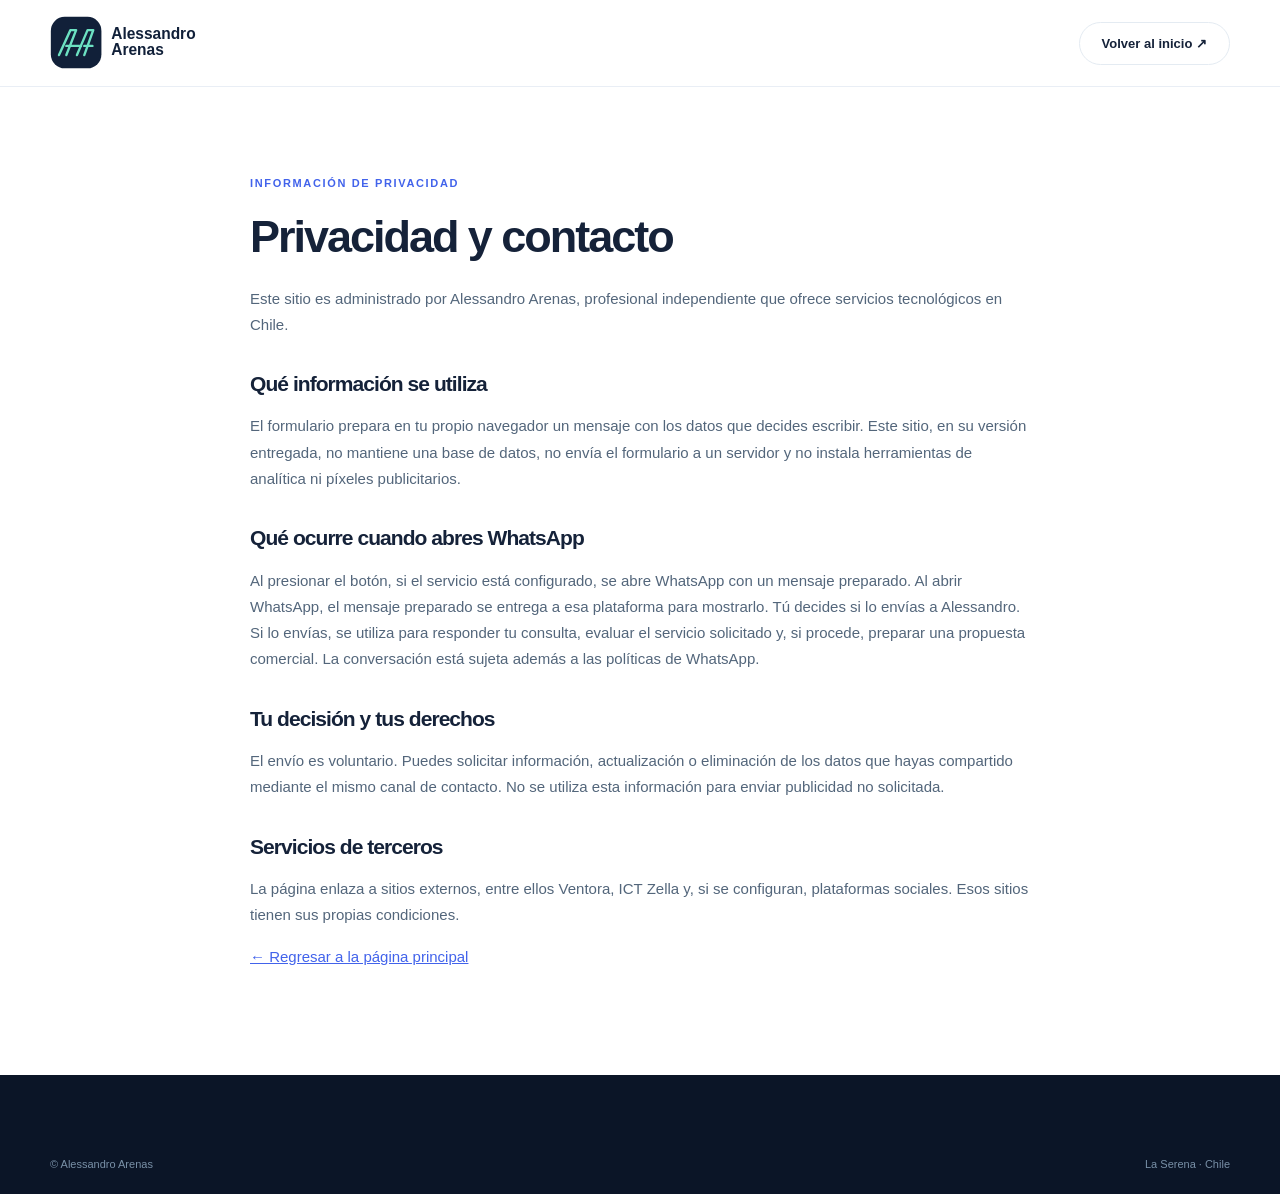
==== sitio/privacidad.html @ c66940dc "Prepare Alessandro Arenas site for Cloudflare Pages" ====
<!doctype html><html lang="es-CL"><head><meta charset="utf-8"/><meta name="viewport" content="width=device-width,initial-scale=1"/><title>Privacidad | Alessandro Arenas</title><meta name="description" content="Información sobre el tratamiento de datos en el sitio de Alessandro Arenas."/><link rel="icon" href="assets/favicon.svg" type="image/svg+xml"/><link rel="stylesheet" href="styles.css"/></head><body><header class="header"><div class="shell nav"><a class="logo-link" href="index.html"><img src="assets/logo.svg" alt="Alessandro Arenas" width="204" height="54"/></a><a class="nav-cta" style="margin-left:auto" href="index.html">Volver al inicio ↗</a></div></header><main class="shell privacy"><div class="kicker">INFORMACIÓN DE PRIVACIDAD</div><h1>Privacidad y contacto</h1><p>Este sitio es administrado por Alessandro Arenas, profesional independiente que ofrece servicios tecnológicos en Chile.</p><h2>Qué información se utiliza</h2><p>El formulario prepara en tu propio navegador un mensaje con los datos que decides escribir. Este sitio, en su versión entregada, no mantiene una base de datos, no envía el formulario a un servidor y no instala herramientas de analítica ni píxeles publicitarios.</p><h2>Qué ocurre cuando abres WhatsApp</h2><p>Al presionar el botón, si el servicio está configurado, se abre WhatsApp con un mensaje preparado. Al abrir WhatsApp, el mensaje preparado se entrega a esa plataforma para mostrarlo. Tú decides si lo envías a Alessandro. Si lo envías, se utiliza para responder tu consulta, evaluar el servicio solicitado y, si procede, preparar una propuesta comercial. La conversación está sujeta además a las políticas de WhatsApp.</p><h2>Tu decisión y tus derechos</h2><p>El envío es voluntario. Puedes solicitar información, actualización o eliminación de los datos que hayas compartido mediante el mismo canal de contacto. No se utiliza esta información para enviar publicidad no solicitada.</p><h2>Servicios de terceros</h2><p>La página enlaza a sitios externos, entre ellos Ventora, ICT Zella y, si se configuran, plataformas sociales. Esos sitios tienen sus propias condiciones.</p><p><a href="index.html">← Regresar a la página principal</a></p></main><footer class="footer"><div class="shell footer-bottom" style="margin-top:0;border-top:0"><span>© Alessandro Arenas</span><span>La Serena · Chile</span></div></footer></body></html>
---- sitio/styles.css ----
:root{--navy:#112039;--deep:#0d192e;--blue:#4263eb;--mint:#6ce1c2;--ink:#152239;--muted:#617086;--line:#e4ebf2;--white:#fff;--bg:#f6f8fb;--card:#fff;--shadow:0 20px 54px rgba(15,34,62,.08)}
*{box-sizing:border-box}html{scroll-behavior:smooth}body{font-family:Inter,ui-sans-serif,-apple-system,BlinkMacSystemFont,"Segoe UI",sans-serif;margin:0;background:white;color:var(--ink);-webkit-font-smoothing:antialiased}a{text-decoration:none;color:inherit}button,input,textarea,select{font:inherit}button{cursor:pointer}img{display:block;max-width:100%}h1,h2,h3,p{margin-top:0}h1,h2,h3{letter-spacing:-.045em}p{line-height:1.7}section{scroll-margin-top:96px}.shell{width:min(1180px,calc(100% - 64px));margin:0 auto}.skip{position:absolute;top:-100px;left:12px;background:white;color:black;z-index:10000;padding:12px}.skip:focus{top:12px}a:focus-visible,button:focus-visible,summary:focus-visible,input:focus-visible,select:focus-visible,textarea:focus-visible{outline:3px solid var(--mint);outline-offset:3px}
.header{background:white;border-bottom:1px solid #e9eef5;position:sticky;top:0;z-index:60}.nav{height:86px;display:flex;align-items:center;gap:32px}.logo-link img{width:204px;height:auto}.nav-links{display:flex;align-items:center;gap:30px;margin-left:auto}.nav-links a{font-size:13px;font-weight:600;color:#4b5c71;transition:color .2s}.nav-links a:hover{color:var(--blue)}.nav-cta{border:1px solid var(--line);border-radius:999px;padding:13px 22px;font-weight:700;font-size:13px;white-space:nowrap}.nav-cta span{margin-left:12px}.nav-toggle{display:none}
.hero{background:linear-gradient(118deg,#101f38 15%,#152d49 68%,#173c57 100%);color:white;position:relative;overflow:hidden;isolation:isolate}.hero::after{content:"";position:absolute;inset:0;background-image:linear-gradient(90deg,rgba(255,255,255,.03) 1px,transparent 1px),linear-gradient(0deg,rgba(255,255,255,.03) 1px,transparent 1px);background-size:68px 68px;mask-image:linear-gradient(90deg,transparent 5%,black 75%);z-index:-1}.hero-glow{position:absolute;width:560px;height:560px;right:-80px;top:-140px;background:radial-gradient(circle,rgba(96,212,190,.16),transparent 67%);pointer-events:none}.hero-inner{display:grid;grid-template-columns:1fr 1.02fr;gap:70px;align-items:center;min-height:660px;padding:88px 0 104px}.eyebrow,.kicker{font-weight:800;font-size:11px;letter-spacing:.15em}.eyebrow{display:flex;align-items:center;gap:10px;color:#b3d6ce}.eyebrow-dot{height:8px;width:8px;background:var(--mint);border-radius:100%;box-shadow:0 0 0 5px rgba(108,225,194,.12)}h1{font-size:clamp(47px,5.2vw,77px);line-height:1.035;margin:25px 0}.hero h1 em{font-style:normal;color:var(--mint)}.hero-copy>p{font-size:18px;line-height:1.75;max-width:530px;color:#bdcddd}.hero-buttons{display:flex;gap:12px;align-items:center;margin-top:30px;flex-wrap:wrap}.btn{display:inline-flex;align-items:center;justify-content:center;gap:21px;padding:16px 23px;min-height:52px;border-radius:9px;font-size:13px;font-weight:800;transition:transform .2s,filter .2s;border:0}.btn:hover{transform:translateY(-2px);filter:brightness(1.05)}.btn-primary{background:var(--mint);color:#132c3a}.btn-ghost{background:rgba(255,255,255,.07);border:1px solid rgba(255,255,255,.18);color:white}.hero-foot{display:flex;gap:26px;margin-top:33px;color:#bfd0dc;font-size:12px;flex-wrap:wrap}.hero-foot span{display:flex;gap:8px;align-items:center}.check{display:inline-block;width:16px;height:16px;border:1px solid #6ce1c2;border-radius:50%;position:relative}.check::after{content:'✓';font-style:normal;position:absolute;font-size:10px;top:0;left:3px;color:#6ce1c2}
.hero-art{position:relative;max-width:540px;width:100%;margin-left:auto}.art-label{background:#263953;border:1px solid rgba(206,223,239,.2);border-bottom:0;border-radius:15px 15px 0 0;padding:18px 21px;letter-spacing:.11em;color:#b6c8d9;font-weight:800;font-size:10px;display:flex;align-items:center;gap:9px}.art-label>span:last-child{margin-left:auto;color:#8296ad;letter-spacing:4px}.pulse{width:8px;height:8px;border-radius:50%;background:var(--mint)}.art-panel{background:#f9fbff;border-radius:0 0 15px 15px;padding:28px 25px;box-shadow:0 30px 70px rgba(0,0,0,.24);color:var(--ink);border:1px solid rgba(206,223,239,.2);border-top:0}.panel-top{display:flex;align-items:center;gap:12px;font-size:14px;font-weight:800;margin-bottom:28px}.panel-top-icon{height:33px;width:33px;background:#e8f8f3;border-radius:9px;display:grid;place-items:center;color:#189e79}.flow-node{display:flex;align-items:center;gap:14px;background:white;border:1px solid #e5ebf1;border-radius:13px;padding:16px 14px;box-shadow:0 5px 20px rgba(29,51,83,.04)}.node-icon{flex:0 0 40px;height:40px;border-radius:10px;display:grid;place-items:center;font-size:21px;font-weight:700}.node-icon.lilac{background:#f0eafa;color:#8963be}.node-icon.blue{background:#e9edff;color:#4263eb}.node-icon.green{background:#e1f7f0;color:#20aa80}.flow-node strong{font-size:13px;display:block}.flow-node small{font-size:11px;color:#8591a1;display:block;margin-top:5px}.node-badge{margin-left:auto;font-size:9px;color:#718198;letter-spacing:.06em;font-weight:800}.node-badge.success{color:#12966f}.flow-connector{height:28px;display:flex;justify-content:center}.flow-connector span{height:100%;border-left:2px dashed #bdcbd9}.art-bottom{display:flex;gap:8px;align-items:center;font-size:10px;color:#7b8a9e;margin-top:21px}.tiny-signal{width:7px;height:7px;background:var(--mint);border-radius:100%}.float-card{display:flex;align-items:center;gap:13px;position:absolute;right:-25px;bottom:-42px;background:#fff;color:#405064;box-shadow:0 20px 50px rgba(0,0,0,.2);border-radius:13px;padding:17px 24px;font-size:12px;line-height:1.5}.float-card>span:first-child{font-size:24px;color:#2b9b79}.float-card strong{color:var(--navy)}
.value-strip{border-bottom:1px solid var(--line);background:#fff}.value-grid{display:grid;grid-template-columns:repeat(3,1fr)}.value-grid>div{display:flex;align-items:center;gap:17px;padding:28px 19px;border-right:1px solid var(--line);font-size:13px}.value-grid>div:first-child{padding-left:0}.value-grid>div:last-child{border-right:0}.value-grid span{font-size:13px;font-weight:800;color:var(--blue)}.value-grid strong{font-size:13px;color:#405169}
.section{padding:114px 0}.kicker{color:#4263eb;margin-bottom:20px}.kicker.light{color:var(--mint)}.section h2,.contact-section h2{font-size:clamp(36px,4.2vw,56px);line-height:1.1;margin:0}.section h2 em{font-style:normal;color:var(--blue)}.section-top{display:flex;align-items:end;justify-content:space-between;gap:50px;margin-bottom:44px}.section-top>p{max-width:375px;margin-bottom:5px;color:var(--muted);font-size:15px}.services{background:#fff}.services-grid{display:grid;grid-template-columns:repeat(2,1fr);gap:18px}.service-card{border:1px solid var(--line);border-radius:15px;padding:31px;background:var(--card);transition:box-shadow .25s,transform .25s}.service-card:hover{box-shadow:var(--shadow);transform:translateY(-3px)}.service-head{display:flex;align-items:center;justify-content:space-between;margin-bottom:30px}.service-head>span:last-child{font-size:10px;font-weight:800;letter-spacing:.13em;color:#8591a3}.service-icon{display:grid;place-items:center;width:50px;height:50px;border-radius:13px;background:#eef2ff;color:#4263eb;font-size:26px}.service-card:nth-child(2) .service-icon{background:#eaf8f2;color:#159976}.service-card:nth-child(3) .service-icon{background:#fff4e7;color:#b98023}.service-card:nth-child(4) .service-icon{background:#f1edfa;color:#8961b4}.service-card h3{font-size:24px;line-height:1.23;max-width:355px;margin-bottom:15px}.service-card p{font-size:14px;color:var(--muted);margin-bottom:25px;max-width:480px}.chips{display:flex;flex-wrap:wrap;gap:7px}.chips span{background:var(--bg);border:1px solid var(--line);border-radius:30px;padding:8px 10px;font-size:11px;color:#67778b;font-weight:700}
.feature{background:var(--bg)}.feature-grid{display:grid;grid-template-columns:.85fr 1.05fr;gap:100px;align-items:center}.feature-grid>div:first-child>p{font-size:15px;color:var(--muted);margin:23px 0 0}.text-link{display:inline-flex;gap:14px;align-items:center;color:var(--blue);font-size:14px;font-weight:800;margin-top:25px}.text-link:hover{text-decoration:underline}.feature-demo{background:#fff;border:1px solid var(--line);box-shadow:0 18px 60px rgba(19,42,68,.06);border-radius:16px;padding:21px 28px}.feature-demo-head{display:flex;align-items:center;gap:9px;border-bottom:1px solid var(--line);padding-bottom:19px}.feature-demo-head strong{font-size:13px}.feature-demo-head small{margin-left:auto;font-size:8px;font-weight:800;letter-spacing:.08em;color:#91a0af}.colored-dot{width:9px;height:9px;background:var(--mint);border-radius:100%}.demo-line{display:flex;align-items:center;gap:17px;border-bottom:1px solid #ecf0f4;padding:24px 0}.demo-line:last-child{border-bottom:0}.demo-number{display:grid;place-items:center;height:36px;width:36px;background:#edf2ff;border-radius:50%;font-size:12px;font-weight:800;color:#4967db;flex:0 0 36px}.demo-line b{font-size:13px}.demo-line p{font-size:11px;margin:5px 0 0;color:#8997a7}.demo-state{margin-left:auto;font-weight:700;color:#71819b;font-size:10px;background:#f2f5f9;border-radius:6px;padding:7px;white-space:nowrap}.demo-state.end{background:#e4f9f0;color:#1f9e76}
.case{background:#fff}.case-grid{display:grid;grid-template-columns:1fr .9fr;gap:96px;align-items:center}.case-grid>div:first-child>p{color:var(--muted);max-width:510px;font-size:15px;margin:22px 0 0}.case-grid>div:first-child>small{display:block;color:#8895a4;font-size:11px;margin-top:22px}.case-card{border-radius:20px;background:linear-gradient(150deg,#122440 5%,#174263 100%);color:#fff;min-height:420px;padding:41px;box-shadow:0 28px 65px rgba(21,45,78,.18)}.case-mark{height:72px;width:72px;background:#2a6580;border-radius:19px;font-size:39px;font-weight:900;display:grid;place-items:center;position:relative}.case-mark span{font-size:15px;color:#6ce1c2;position:absolute;right:13px;top:6px}.case-name{font-size:31px;letter-spacing:-.05em;font-weight:850;margin:20px 0 28px}.case-name span{display:block;font-size:13px;font-weight:400;letter-spacing:0;color:#b6cedc;margin-top:5px}.case-list{display:grid;grid-template-columns:1fr 1fr;gap:13px}.case-list div{font-size:12px;display:flex;gap:8px;align-items:center;color:#dbe9f2}.case-list span{color:var(--mint)}.case-caption{margin-top:36px;border-top:1px solid rgba(255,255,255,.16);padding-top:18px;font-size:10px;color:#8fb4c8}
.process{background:var(--bg)}.process-grid{display:grid;grid-template-columns:repeat(3,1fr);gap:20px}.process-grid>div{padding:27px 29px;background:white;border:1px solid var(--line);border-radius:12px}.process-grid>div>span{color:#4263eb;font-size:13px;font-weight:800}.process-grid h3{font-size:21px;margin:31px 0 10px}.process-grid p{font-size:13px;color:var(--muted);margin:0}
.faqs{background:#fff}.faq-grid{display:grid;grid-template-columns:.8fr 1.2fr;gap:100px}.faq-grid>div:first-child>p{color:var(--muted);font-size:15px;margin-top:22px}.faq-list{border-top:1px solid var(--line)}.faq-list details{border-bottom:1px solid var(--line);padding:24px 2px}.faq-list summary{font-weight:750;list-style:none;display:flex;justify-content:space-between;align-items:center;gap:24px;font-size:15px;cursor:pointer}.faq-list summary::-webkit-details-marker{display:none}.faq-list summary:after{content:'+';font-size:23px;font-weight:400;color:var(--blue)}.faq-list details[open] summary:after{content:'−'}.faq-list p{color:var(--muted);font-size:14px;margin:14px 32px 0 0}
.contact-section{background:#101f38;color:#fff;padding:112px 0;position:relative;overflow:hidden}.contact-section:before{content:'';position:absolute;width:500px;height:500px;left:-200px;top:-230px;background:radial-gradient(circle,#4263eb44,transparent 65%);pointer-events:none}.contact-grid{display:grid;grid-template-columns:1fr 1fr;gap:95px;align-items:start;position:relative}.contact-section h2{margin-bottom:25px}.contact-section h2 em{font-style:normal;color:var(--mint)}.contact-section p{color:#bbccdc;font-size:15px}.contact-note{border-top:1px solid #324458;margin-top:39px;padding-top:23px;display:flex;align-items:start;gap:14px;color:#c3d1dd;font-size:12px;line-height:1.65;max-width:440px}.contact-note>span:first-child{color:var(--mint);font-size:18px}.contact-form-wrap{background:white;color:var(--ink);border-radius:17px;padding:34px;box-shadow:0 30px 60px rgba(0,0,0,.17)}.contact-form-wrap label{display:block;font-size:12px;font-weight:800;margin:0 0 9px}.contact-form-wrap label>span:not(.consent span){color:var(--blue)}.contact-form-wrap input:not([type=checkbox]),.contact-form-wrap textarea,.contact-form-wrap select{border:1px solid #dfe7ef;border-radius:8px;background:#fbfcfe;color:var(--ink);padding:13px 14px;font-size:13px;display:block;width:100%;margin-bottom:18px;outline-color:var(--blue);min-height:45px}.contact-form-wrap textarea{resize:vertical}.contact-form-wrap .consent{display:flex;gap:11px;align-items:start;font-size:11px;font-weight:500;line-height:1.55;color:#627286;margin:0 0 18px}.consent input{margin:3px 0 0;accent-color:var(--blue)}.consent a{text-decoration:underline}.form-submit{width:100%;background:var(--blue);color:white}.form-foot{margin-top:13px;font-size:10px!important;color:#7c8b9a!important;text-align:center;line-height:1.5}.form-message{font-size:12px!important;line-height:1.5!important;margin:8px 0 0!important;color:#b04b37!important}
.footer{background:#0b1527;color:white;padding:61px 0 24px}.footer-grid{display:grid;grid-template-columns:2fr 1fr 1fr;gap:55px}.footer-grid>div:first-child>p{color:#96a9bd;max-width:330px;font-size:12px;margin-top:18px}.footer-grid>div:not(:first-child){display:flex;flex-direction:column;align-items:flex-start;gap:13px}.footer-grid strong{font-size:12px;margin-bottom:8px}.footer-grid a{color:#a9bed0;font-size:12px}.footer-grid a:hover{color:var(--mint)}.footer-bottom{border-top:1px solid #253147;margin-top:45px;padding-top:22px;display:flex;justify-content:space-between;gap:20px;color:#7990a7;font-size:11px}
.privacy{padding:90px 0;max-width:780px}.privacy h1{font-size:45px}.privacy h2{font-size:21px;margin-top:34px}.privacy p,.privacy li{line-height:1.75;color:#53667b;font-size:15px}.privacy a{color:var(--blue);text-decoration:underline}
[hidden]{display:none!important}
@media(max-width:1080px){.nav-links{gap:18px}.hero-inner{gap:34px}.feature-grid,.case-grid,.faq-grid,.contact-grid{gap:45px}.shell{width:min(1180px,calc(100% - 44px))}.float-card{right:0}.art-panel{padding:20px 17px}.flow-node{padding:13px 10px}.node-badge{display:none}}
@media(max-width:760px){.shell{width:min(1180px,calc(100% - 36px))}.nav{height:72px}.logo-link img{width:175px}.nav-toggle{display:grid;gap:4px;border:0;background:transparent;padding:11px;margin-left:auto}.nav-toggle span{width:23px;height:2px;background:#112039;display:block}.nav-cta{padding:10px 13px}.nav-cta span{display:none}.nav-links{display:none;position:absolute;top:72px;left:0;right:0;background:white;box-shadow:0 18px 25px #00000012;padding:20px 24px;flex-direction:column;align-items:flex-start;gap:20px}.nav-links.open{display:flex}.hero-inner{display:flex;flex-direction:column;align-items:stretch;gap:45px;min-height:0;padding:65px 0 95px}.hero h1{font-size:clamp(43px,11vw,66px)}.hero-copy>p{font-size:16px}.hero-art{max-width:550px;margin:0 auto}.float-card{right:0;bottom:-54px}.value-grid{grid-template-columns:1fr}.value-grid>div{border-right:none;border-bottom:1px solid var(--line);padding:19px 0!important}.value-grid>div:last-child{border-bottom:none}.section{padding:78px 0}.section-top{display:block;margin-bottom:28px}.section-top>p{max-width:540px;margin-top:22px}.services-grid{grid-template-columns:1fr}.feature-grid,.case-grid,.faq-grid,.contact-grid{grid-template-columns:1fr;gap:38px}.process-grid{grid-template-columns:1fr}.contact-section{padding:76px 0}.case-card{min-height:0}.footer-grid{grid-template-columns:1.5fr 1fr;gap:30px}.footer-grid>div:first-child{grid-column:1/-1}.footer-bottom{flex-direction:column}.faq-list{max-width:100%}}
@media(max-width:420px){.nav-cta{display:none}.nav-toggle{margin-left:auto}.hero-buttons{flex-direction:column;align-items:stretch}.hero-buttons .btn{width:100%}.hero-foot{gap:15px}.art-label{font-size:8px}.flow-node small{max-width:175px}.flow-node strong{font-size:12px}.service-card{padding:24px}.case-card{padding:29px}.case-list{grid-template-columns:1fr}.contact-form-wrap{padding:24px}.footer-grid{grid-template-columns:1fr}.footer-grid>div:first-child{grid-column:auto}}
@media(prefers-reduced-motion:reduce){html{scroll-behavior:auto}.btn,.service-card{transition:none}}

/* Ajustes de accesibilidad y contacto */
.sr-only{position:absolute;width:1px;height:1px;padding:0;margin:-1px;overflow:hidden;clip:rect(0,0,0,0);white-space:nowrap;border:0}
.second-case{margin-top:32px;border-top:1px solid var(--line);padding-top:24px}.second-case h3{font-size:22px;margin:0}.second-case p{color:var(--muted);font-size:15px;margin:10px 0 0}.second-case .text-link{margin-top:14px}
.contact-form-wrap .form-availability{font-size:13px;color:#405169;margin:0 0 20px;line-height:1.5}.form-submit:disabled{opacity:.6;cursor:not-allowed;transform:none}.contact-form-wrap input:not([type=checkbox]),.contact-form-wrap textarea,.contact-form-wrap select{font-size:16px}.nav-toggle{min-width:44px;min-height:44px}.consent input{width:18px;height:18px;flex:0 0 18px}
@media(prefers-reduced-motion:reduce){.btn:hover,.service-card:hover{transform:none}}

/* Texto secundario legible en tarjetas claras */
.flow-node small,.art-bottom,.demo-line p,.service-head>span:last-child,.feature-demo-head small,.case-grid>div:first-child>small,.form-foot{color:#586a7e!important}
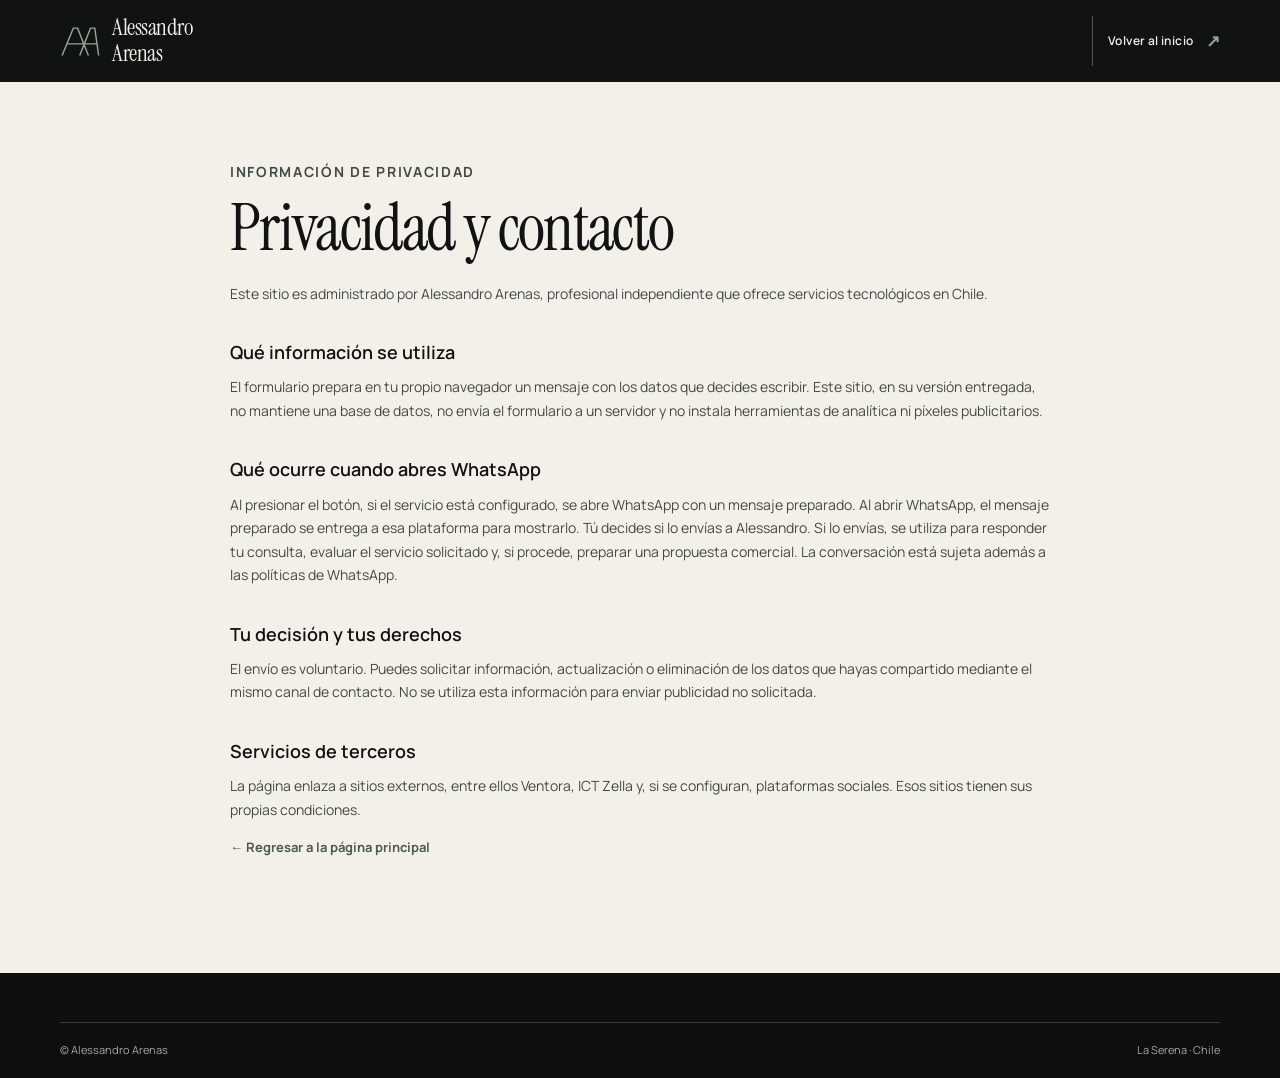
==== commit 03abf9ba: "feat: redesign Alessandro Arenas landing identity" ====
--- a/sitio/privacidad.html
+++ b/sitio/privacidad.html
@@ -1 +1,34 @@
-<!doctype html><html lang="es-CL"><head><meta charset="utf-8"/><meta name="viewport" content="width=device-width,initial-scale=1"/><title>Privacidad | Alessandro Arenas</title><meta name="description" content="Información sobre el tratamiento de datos en el sitio de Alessandro Arenas."/><link rel="icon" href="assets/favicon.svg" type="image/svg+xml"/><link rel="stylesheet" href="styles.css"/></head><body><header class="header"><div class="shell nav"><a class="logo-link" href="index.html"><img src="assets/logo.svg" alt="Alessandro Arenas" width="204" height="54"/></a><a class="nav-cta" style="margin-left:auto" href="index.html">Volver al inicio ↗</a></div></header><main class="shell privacy"><div class="kicker">INFORMACIÓN DE PRIVACIDAD</div><h1>Privacidad y contacto</h1><p>Este sitio es administrado por Alessandro Arenas, profesional independiente que ofrece servicios tecnológicos en Chile.</p><h2>Qué información se utiliza</h2><p>El formulario prepara en tu propio navegador un mensaje con los datos que decides escribir. Este sitio, en su versión entregada, no mantiene una base de datos, no envía el formulario a un servidor y no instala herramientas de analítica ni píxeles publicitarios.</p><h2>Qué ocurre cuando abres WhatsApp</h2><p>Al presionar el botón, si el servicio está configurado, se abre WhatsApp con un mensaje preparado. Al abrir WhatsApp, el mensaje preparado se entrega a esa plataforma para mostrarlo. Tú decides si lo envías a Alessandro. Si lo envías, se utiliza para responder tu consulta, evaluar el servicio solicitado y, si procede, preparar una propuesta comercial. La conversación está sujeta además a las políticas de WhatsApp.</p><h2>Tu decisión y tus derechos</h2><p>El envío es voluntario. Puedes solicitar información, actualización o eliminación de los datos que hayas compartido mediante el mismo canal de contacto. No se utiliza esta información para enviar publicidad no solicitada.</p><h2>Servicios de terceros</h2><p>La página enlaza a sitios externos, entre ellos Ventora, ICT Zella y, si se configuran, plataformas sociales. Esos sitios tienen sus propias condiciones.</p><p><a href="index.html">← Regresar a la página principal</a></p></main><footer class="footer"><div class="shell footer-bottom" style="margin-top:0;border-top:0"><span>© Alessandro Arenas</span><span>La Serena · Chile</span></div></footer></body></html>
+<!doctype html>
+<html lang="es-CL">
+<head>
+  <meta charset="utf-8" />
+  <meta name="viewport" content="width=device-width, initial-scale=1" />
+  <meta name="theme-color" content="#101311" />
+  <title>Privacidad | Alessandro Arenas</title>
+  <meta name="description" content="Información sobre el tratamiento de datos en el sitio de Alessandro Arenas." />
+  <meta name="robots" content="index,follow" />
+  <link rel="icon" href="assets/favicon.svg" type="image/svg+xml" />
+  <link rel="preload" href="assets/fonts/instrument-serif-regular-latin.woff2" as="font" type="font/woff2" crossorigin />
+  <link rel="preload" href="assets/fonts/manrope-latin.woff2" as="font" type="font/woff2" crossorigin />
+  <link rel="stylesheet" href="styles.css" />
+</head>
+<body>
+  <a class="skip" href="#contenido">Saltar al contenido</a>
+  <header class="header"><div class="shell nav"><a class="brand" href="index.html" aria-label="Alessandro Arenas, inicio"><svg class="brand-symbol" viewBox="0 0 84 68" aria-hidden="true"><path d="M5 63 28 7h9l22 56M15 40h35M42 63 64 7h9l8 56M51 40h26" /></svg><span class="brand-name">Alessandro <span>Arenas</span></span></a><a class="nav-cta" style="margin-left:auto" href="index.html">Volver al inicio <span aria-hidden="true">↗</span></a></div></header>
+  <main class="shell privacy" id="contenido">
+    <p class="kicker">INFORMACIÓN DE PRIVACIDAD</p>
+    <h1>Privacidad y contacto</h1>
+    <p>Este sitio es administrado por Alessandro Arenas, profesional independiente que ofrece servicios tecnológicos en Chile.</p>
+    <h2>Qué información se utiliza</h2>
+    <p>El formulario prepara en tu propio navegador un mensaje con los datos que decides escribir. Este sitio, en su versión entregada, no mantiene una base de datos, no envía el formulario a un servidor y no instala herramientas de analítica ni píxeles publicitarios.</p>
+    <h2>Qué ocurre cuando abres WhatsApp</h2>
+    <p>Al presionar el botón, si el servicio está configurado, se abre WhatsApp con un mensaje preparado. Al abrir WhatsApp, el mensaje preparado se entrega a esa plataforma para mostrarlo. Tú decides si lo envías a Alessandro. Si lo envías, se utiliza para responder tu consulta, evaluar el servicio solicitado y, si procede, preparar una propuesta comercial. La conversación está sujeta además a las políticas de WhatsApp.</p>
+    <h2>Tu decisión y tus derechos</h2>
+    <p>El envío es voluntario. Puedes solicitar información, actualización o eliminación de los datos que hayas compartido mediante el mismo canal de contacto. No se utiliza esta información para enviar publicidad no solicitada.</p>
+    <h2>Servicios de terceros</h2>
+    <p>La página enlaza a sitios externos, entre ellos Ventora, ICT Zella y, si se configuran, plataformas sociales. Esos sitios tienen sus propias condiciones.</p>
+    <p><a class="text-link" href="index.html">← Regresar a la página principal</a></p>
+  </main>
+  <footer class="footer"><div class="shell footer-bottom"><span>© Alessandro Arenas</span><span>La Serena · Chile</span></div></footer>
+</body>
+</html>
--- a/sitio/styles.css
+++ b/sitio/styles.css
@@ -1,28 +1,364 @@
-:root{--navy:#112039;--deep:#0d192e;--blue:#4263eb;--mint:#6ce1c2;--ink:#152239;--muted:#617086;--line:#e4ebf2;--white:#fff;--bg:#f6f8fb;--card:#fff;--shadow:0 20px 54px rgba(15,34,62,.08)}
-*{box-sizing:border-box}html{scroll-behavior:smooth}body{font-family:Inter,ui-sans-serif,-apple-system,BlinkMacSystemFont,"Segoe UI",sans-serif;margin:0;background:white;color:var(--ink);-webkit-font-smoothing:antialiased}a{text-decoration:none;color:inherit}button,input,textarea,select{font:inherit}button{cursor:pointer}img{display:block;max-width:100%}h1,h2,h3,p{margin-top:0}h1,h2,h3{letter-spacing:-.045em}p{line-height:1.7}section{scroll-margin-top:96px}.shell{width:min(1180px,calc(100% - 64px));margin:0 auto}.skip{position:absolute;top:-100px;left:12px;background:white;color:black;z-index:10000;padding:12px}.skip:focus{top:12px}a:focus-visible,button:focus-visible,summary:focus-visible,input:focus-visible,select:focus-visible,textarea:focus-visible{outline:3px solid var(--mint);outline-offset:3px}
-.header{background:white;border-bottom:1px solid #e9eef5;position:sticky;top:0;z-index:60}.nav{height:86px;display:flex;align-items:center;gap:32px}.logo-link img{width:204px;height:auto}.nav-links{display:flex;align-items:center;gap:30px;margin-left:auto}.nav-links a{font-size:13px;font-weight:600;color:#4b5c71;transition:color .2s}.nav-links a:hover{color:var(--blue)}.nav-cta{border:1px solid var(--line);border-radius:999px;padding:13px 22px;font-weight:700;font-size:13px;white-space:nowrap}.nav-cta span{margin-left:12px}.nav-toggle{display:none}
-.hero{background:linear-gradient(118deg,#101f38 15%,#152d49 68%,#173c57 100%);color:white;position:relative;overflow:hidden;isolation:isolate}.hero::after{content:"";position:absolute;inset:0;background-image:linear-gradient(90deg,rgba(255,255,255,.03) 1px,transparent 1px),linear-gradient(0deg,rgba(255,255,255,.03) 1px,transparent 1px);background-size:68px 68px;mask-image:linear-gradient(90deg,transparent 5%,black 75%);z-index:-1}.hero-glow{position:absolute;width:560px;height:560px;right:-80px;top:-140px;background:radial-gradient(circle,rgba(96,212,190,.16),transparent 67%);pointer-events:none}.hero-inner{display:grid;grid-template-columns:1fr 1.02fr;gap:70px;align-items:center;min-height:660px;padding:88px 0 104px}.eyebrow,.kicker{font-weight:800;font-size:11px;letter-spacing:.15em}.eyebrow{display:flex;align-items:center;gap:10px;color:#b3d6ce}.eyebrow-dot{height:8px;width:8px;background:var(--mint);border-radius:100%;box-shadow:0 0 0 5px rgba(108,225,194,.12)}h1{font-size:clamp(47px,5.2vw,77px);line-height:1.035;margin:25px 0}.hero h1 em{font-style:normal;color:var(--mint)}.hero-copy>p{font-size:18px;line-height:1.75;max-width:530px;color:#bdcddd}.hero-buttons{display:flex;gap:12px;align-items:center;margin-top:30px;flex-wrap:wrap}.btn{display:inline-flex;align-items:center;justify-content:center;gap:21px;padding:16px 23px;min-height:52px;border-radius:9px;font-size:13px;font-weight:800;transition:transform .2s,filter .2s;border:0}.btn:hover{transform:translateY(-2px);filter:brightness(1.05)}.btn-primary{background:var(--mint);color:#132c3a}.btn-ghost{background:rgba(255,255,255,.07);border:1px solid rgba(255,255,255,.18);color:white}.hero-foot{display:flex;gap:26px;margin-top:33px;color:#bfd0dc;font-size:12px;flex-wrap:wrap}.hero-foot span{display:flex;gap:8px;align-items:center}.check{display:inline-block;width:16px;height:16px;border:1px solid #6ce1c2;border-radius:50%;position:relative}.check::after{content:'✓';font-style:normal;position:absolute;font-size:10px;top:0;left:3px;color:#6ce1c2}
-.hero-art{position:relative;max-width:540px;width:100%;margin-left:auto}.art-label{background:#263953;border:1px solid rgba(206,223,239,.2);border-bottom:0;border-radius:15px 15px 0 0;padding:18px 21px;letter-spacing:.11em;color:#b6c8d9;font-weight:800;font-size:10px;display:flex;align-items:center;gap:9px}.art-label>span:last-child{margin-left:auto;color:#8296ad;letter-spacing:4px}.pulse{width:8px;height:8px;border-radius:50%;background:var(--mint)}.art-panel{background:#f9fbff;border-radius:0 0 15px 15px;padding:28px 25px;box-shadow:0 30px 70px rgba(0,0,0,.24);color:var(--ink);border:1px solid rgba(206,223,239,.2);border-top:0}.panel-top{display:flex;align-items:center;gap:12px;font-size:14px;font-weight:800;margin-bottom:28px}.panel-top-icon{height:33px;width:33px;background:#e8f8f3;border-radius:9px;display:grid;place-items:center;color:#189e79}.flow-node{display:flex;align-items:center;gap:14px;background:white;border:1px solid #e5ebf1;border-radius:13px;padding:16px 14px;box-shadow:0 5px 20px rgba(29,51,83,.04)}.node-icon{flex:0 0 40px;height:40px;border-radius:10px;display:grid;place-items:center;font-size:21px;font-weight:700}.node-icon.lilac{background:#f0eafa;color:#8963be}.node-icon.blue{background:#e9edff;color:#4263eb}.node-icon.green{background:#e1f7f0;color:#20aa80}.flow-node strong{font-size:13px;display:block}.flow-node small{font-size:11px;color:#8591a1;display:block;margin-top:5px}.node-badge{margin-left:auto;font-size:9px;color:#718198;letter-spacing:.06em;font-weight:800}.node-badge.success{color:#12966f}.flow-connector{height:28px;display:flex;justify-content:center}.flow-connector span{height:100%;border-left:2px dashed #bdcbd9}.art-bottom{display:flex;gap:8px;align-items:center;font-size:10px;color:#7b8a9e;margin-top:21px}.tiny-signal{width:7px;height:7px;background:var(--mint);border-radius:100%}.float-card{display:flex;align-items:center;gap:13px;position:absolute;right:-25px;bottom:-42px;background:#fff;color:#405064;box-shadow:0 20px 50px rgba(0,0,0,.2);border-radius:13px;padding:17px 24px;font-size:12px;line-height:1.5}.float-card>span:first-child{font-size:24px;color:#2b9b79}.float-card strong{color:var(--navy)}
-.value-strip{border-bottom:1px solid var(--line);background:#fff}.value-grid{display:grid;grid-template-columns:repeat(3,1fr)}.value-grid>div{display:flex;align-items:center;gap:17px;padding:28px 19px;border-right:1px solid var(--line);font-size:13px}.value-grid>div:first-child{padding-left:0}.value-grid>div:last-child{border-right:0}.value-grid span{font-size:13px;font-weight:800;color:var(--blue)}.value-grid strong{font-size:13px;color:#405169}
-.section{padding:114px 0}.kicker{color:#4263eb;margin-bottom:20px}.kicker.light{color:var(--mint)}.section h2,.contact-section h2{font-size:clamp(36px,4.2vw,56px);line-height:1.1;margin:0}.section h2 em{font-style:normal;color:var(--blue)}.section-top{display:flex;align-items:end;justify-content:space-between;gap:50px;margin-bottom:44px}.section-top>p{max-width:375px;margin-bottom:5px;color:var(--muted);font-size:15px}.services{background:#fff}.services-grid{display:grid;grid-template-columns:repeat(2,1fr);gap:18px}.service-card{border:1px solid var(--line);border-radius:15px;padding:31px;background:var(--card);transition:box-shadow .25s,transform .25s}.service-card:hover{box-shadow:var(--shadow);transform:translateY(-3px)}.service-head{display:flex;align-items:center;justify-content:space-between;margin-bottom:30px}.service-head>span:last-child{font-size:10px;font-weight:800;letter-spacing:.13em;color:#8591a3}.service-icon{display:grid;place-items:center;width:50px;height:50px;border-radius:13px;background:#eef2ff;color:#4263eb;font-size:26px}.service-card:nth-child(2) .service-icon{background:#eaf8f2;color:#159976}.service-card:nth-child(3) .service-icon{background:#fff4e7;color:#b98023}.service-card:nth-child(4) .service-icon{background:#f1edfa;color:#8961b4}.service-card h3{font-size:24px;line-height:1.23;max-width:355px;margin-bottom:15px}.service-card p{font-size:14px;color:var(--muted);margin-bottom:25px;max-width:480px}.chips{display:flex;flex-wrap:wrap;gap:7px}.chips span{background:var(--bg);border:1px solid var(--line);border-radius:30px;padding:8px 10px;font-size:11px;color:#67778b;font-weight:700}
-.feature{background:var(--bg)}.feature-grid{display:grid;grid-template-columns:.85fr 1.05fr;gap:100px;align-items:center}.feature-grid>div:first-child>p{font-size:15px;color:var(--muted);margin:23px 0 0}.text-link{display:inline-flex;gap:14px;align-items:center;color:var(--blue);font-size:14px;font-weight:800;margin-top:25px}.text-link:hover{text-decoration:underline}.feature-demo{background:#fff;border:1px solid var(--line);box-shadow:0 18px 60px rgba(19,42,68,.06);border-radius:16px;padding:21px 28px}.feature-demo-head{display:flex;align-items:center;gap:9px;border-bottom:1px solid var(--line);padding-bottom:19px}.feature-demo-head strong{font-size:13px}.feature-demo-head small{margin-left:auto;font-size:8px;font-weight:800;letter-spacing:.08em;color:#91a0af}.colored-dot{width:9px;height:9px;background:var(--mint);border-radius:100%}.demo-line{display:flex;align-items:center;gap:17px;border-bottom:1px solid #ecf0f4;padding:24px 0}.demo-line:last-child{border-bottom:0}.demo-number{display:grid;place-items:center;height:36px;width:36px;background:#edf2ff;border-radius:50%;font-size:12px;font-weight:800;color:#4967db;flex:0 0 36px}.demo-line b{font-size:13px}.demo-line p{font-size:11px;margin:5px 0 0;color:#8997a7}.demo-state{margin-left:auto;font-weight:700;color:#71819b;font-size:10px;background:#f2f5f9;border-radius:6px;padding:7px;white-space:nowrap}.demo-state.end{background:#e4f9f0;color:#1f9e76}
-.case{background:#fff}.case-grid{display:grid;grid-template-columns:1fr .9fr;gap:96px;align-items:center}.case-grid>div:first-child>p{color:var(--muted);max-width:510px;font-size:15px;margin:22px 0 0}.case-grid>div:first-child>small{display:block;color:#8895a4;font-size:11px;margin-top:22px}.case-card{border-radius:20px;background:linear-gradient(150deg,#122440 5%,#174263 100%);color:#fff;min-height:420px;padding:41px;box-shadow:0 28px 65px rgba(21,45,78,.18)}.case-mark{height:72px;width:72px;background:#2a6580;border-radius:19px;font-size:39px;font-weight:900;display:grid;place-items:center;position:relative}.case-mark span{font-size:15px;color:#6ce1c2;position:absolute;right:13px;top:6px}.case-name{font-size:31px;letter-spacing:-.05em;font-weight:850;margin:20px 0 28px}.case-name span{display:block;font-size:13px;font-weight:400;letter-spacing:0;color:#b6cedc;margin-top:5px}.case-list{display:grid;grid-template-columns:1fr 1fr;gap:13px}.case-list div{font-size:12px;display:flex;gap:8px;align-items:center;color:#dbe9f2}.case-list span{color:var(--mint)}.case-caption{margin-top:36px;border-top:1px solid rgba(255,255,255,.16);padding-top:18px;font-size:10px;color:#8fb4c8}
-.process{background:var(--bg)}.process-grid{display:grid;grid-template-columns:repeat(3,1fr);gap:20px}.process-grid>div{padding:27px 29px;background:white;border:1px solid var(--line);border-radius:12px}.process-grid>div>span{color:#4263eb;font-size:13px;font-weight:800}.process-grid h3{font-size:21px;margin:31px 0 10px}.process-grid p{font-size:13px;color:var(--muted);margin:0}
-.faqs{background:#fff}.faq-grid{display:grid;grid-template-columns:.8fr 1.2fr;gap:100px}.faq-grid>div:first-child>p{color:var(--muted);font-size:15px;margin-top:22px}.faq-list{border-top:1px solid var(--line)}.faq-list details{border-bottom:1px solid var(--line);padding:24px 2px}.faq-list summary{font-weight:750;list-style:none;display:flex;justify-content:space-between;align-items:center;gap:24px;font-size:15px;cursor:pointer}.faq-list summary::-webkit-details-marker{display:none}.faq-list summary:after{content:'+';font-size:23px;font-weight:400;color:var(--blue)}.faq-list details[open] summary:after{content:'−'}.faq-list p{color:var(--muted);font-size:14px;margin:14px 32px 0 0}
-.contact-section{background:#101f38;color:#fff;padding:112px 0;position:relative;overflow:hidden}.contact-section:before{content:'';position:absolute;width:500px;height:500px;left:-200px;top:-230px;background:radial-gradient(circle,#4263eb44,transparent 65%);pointer-events:none}.contact-grid{display:grid;grid-template-columns:1fr 1fr;gap:95px;align-items:start;position:relative}.contact-section h2{margin-bottom:25px}.contact-section h2 em{font-style:normal;color:var(--mint)}.contact-section p{color:#bbccdc;font-size:15px}.contact-note{border-top:1px solid #324458;margin-top:39px;padding-top:23px;display:flex;align-items:start;gap:14px;color:#c3d1dd;font-size:12px;line-height:1.65;max-width:440px}.contact-note>span:first-child{color:var(--mint);font-size:18px}.contact-form-wrap{background:white;color:var(--ink);border-radius:17px;padding:34px;box-shadow:0 30px 60px rgba(0,0,0,.17)}.contact-form-wrap label{display:block;font-size:12px;font-weight:800;margin:0 0 9px}.contact-form-wrap label>span:not(.consent span){color:var(--blue)}.contact-form-wrap input:not([type=checkbox]),.contact-form-wrap textarea,.contact-form-wrap select{border:1px solid #dfe7ef;border-radius:8px;background:#fbfcfe;color:var(--ink);padding:13px 14px;font-size:13px;display:block;width:100%;margin-bottom:18px;outline-color:var(--blue);min-height:45px}.contact-form-wrap textarea{resize:vertical}.contact-form-wrap .consent{display:flex;gap:11px;align-items:start;font-size:11px;font-weight:500;line-height:1.55;color:#627286;margin:0 0 18px}.consent input{margin:3px 0 0;accent-color:var(--blue)}.consent a{text-decoration:underline}.form-submit{width:100%;background:var(--blue);color:white}.form-foot{margin-top:13px;font-size:10px!important;color:#7c8b9a!important;text-align:center;line-height:1.5}.form-message{font-size:12px!important;line-height:1.5!important;margin:8px 0 0!important;color:#b04b37!important}
-.footer{background:#0b1527;color:white;padding:61px 0 24px}.footer-grid{display:grid;grid-template-columns:2fr 1fr 1fr;gap:55px}.footer-grid>div:first-child>p{color:#96a9bd;max-width:330px;font-size:12px;margin-top:18px}.footer-grid>div:not(:first-child){display:flex;flex-direction:column;align-items:flex-start;gap:13px}.footer-grid strong{font-size:12px;margin-bottom:8px}.footer-grid a{color:#a9bed0;font-size:12px}.footer-grid a:hover{color:var(--mint)}.footer-bottom{border-top:1px solid #253147;margin-top:45px;padding-top:22px;display:flex;justify-content:space-between;gap:20px;color:#7990a7;font-size:11px}
-.privacy{padding:90px 0;max-width:780px}.privacy h1{font-size:45px}.privacy h2{font-size:21px;margin-top:34px}.privacy p,.privacy li{line-height:1.75;color:#53667b;font-size:15px}.privacy a{color:var(--blue);text-decoration:underline}
-[hidden]{display:none!important}
-@media(max-width:1080px){.nav-links{gap:18px}.hero-inner{gap:34px}.feature-grid,.case-grid,.faq-grid,.contact-grid{gap:45px}.shell{width:min(1180px,calc(100% - 44px))}.float-card{right:0}.art-panel{padding:20px 17px}.flow-node{padding:13px 10px}.node-badge{display:none}}
-@media(max-width:760px){.shell{width:min(1180px,calc(100% - 36px))}.nav{height:72px}.logo-link img{width:175px}.nav-toggle{display:grid;gap:4px;border:0;background:transparent;padding:11px;margin-left:auto}.nav-toggle span{width:23px;height:2px;background:#112039;display:block}.nav-cta{padding:10px 13px}.nav-cta span{display:none}.nav-links{display:none;position:absolute;top:72px;left:0;right:0;background:white;box-shadow:0 18px 25px #00000012;padding:20px 24px;flex-direction:column;align-items:flex-start;gap:20px}.nav-links.open{display:flex}.hero-inner{display:flex;flex-direction:column;align-items:stretch;gap:45px;min-height:0;padding:65px 0 95px}.hero h1{font-size:clamp(43px,11vw,66px)}.hero-copy>p{font-size:16px}.hero-art{max-width:550px;margin:0 auto}.float-card{right:0;bottom:-54px}.value-grid{grid-template-columns:1fr}.value-grid>div{border-right:none;border-bottom:1px solid var(--line);padding:19px 0!important}.value-grid>div:last-child{border-bottom:none}.section{padding:78px 0}.section-top{display:block;margin-bottom:28px}.section-top>p{max-width:540px;margin-top:22px}.services-grid{grid-template-columns:1fr}.feature-grid,.case-grid,.faq-grid,.contact-grid{grid-template-columns:1fr;gap:38px}.process-grid{grid-template-columns:1fr}.contact-section{padding:76px 0}.case-card{min-height:0}.footer-grid{grid-template-columns:1.5fr 1fr;gap:30px}.footer-grid>div:first-child{grid-column:1/-1}.footer-bottom{flex-direction:column}.faq-list{max-width:100%}}
-@media(max-width:420px){.nav-cta{display:none}.nav-toggle{margin-left:auto}.hero-buttons{flex-direction:column;align-items:stretch}.hero-buttons .btn{width:100%}.hero-foot{gap:15px}.art-label{font-size:8px}.flow-node small{max-width:175px}.flow-node strong{font-size:12px}.service-card{padding:24px}.case-card{padding:29px}.case-list{grid-template-columns:1fr}.contact-form-wrap{padding:24px}.footer-grid{grid-template-columns:1fr}.footer-grid>div:first-child{grid-column:auto}}
-@media(prefers-reduced-motion:reduce){html{scroll-behavior:auto}.btn,.service-card{transition:none}}
-
-/* Ajustes de accesibilidad y contacto */
-.sr-only{position:absolute;width:1px;height:1px;padding:0;margin:-1px;overflow:hidden;clip:rect(0,0,0,0);white-space:nowrap;border:0}
-.second-case{margin-top:32px;border-top:1px solid var(--line);padding-top:24px}.second-case h3{font-size:22px;margin:0}.second-case p{color:var(--muted);font-size:15px;margin:10px 0 0}.second-case .text-link{margin-top:14px}
-.contact-form-wrap .form-availability{font-size:13px;color:#405169;margin:0 0 20px;line-height:1.5}.form-submit:disabled{opacity:.6;cursor:not-allowed;transform:none}.contact-form-wrap input:not([type=checkbox]),.contact-form-wrap textarea,.contact-form-wrap select{font-size:16px}.nav-toggle{min-width:44px;min-height:44px}.consent input{width:18px;height:18px;flex:0 0 18px}
-@media(prefers-reduced-motion:reduce){.btn:hover,.service-card:hover{transform:none}}
-
-/* Texto secundario legible en tarjetas claras */
-.flow-node small,.art-bottom,.demo-line p,.service-head>span:last-child,.feature-demo-head small,.case-grid>div:first-child>small,.form-foot{color:#586a7e!important}
+@font-face {
+  font-family: "Instrument Serif";
+  font-style: normal;
+  font-weight: 400;
+  font-display: swap;
+  src: url("assets/fonts/instrument-serif-regular-latin.woff2") format("woff2");
+  unicode-range: U+0000-00FF, U+0131, U+0152-0153, U+02BB-02BC, U+02C6, U+02DA, U+02DC, U+0304, U+0308, U+0329, U+2000-206F, U+20AC, U+2122, U+2191, U+2193, U+2212, U+2215, U+FEFF, U+FFFD;
+}
+@font-face {
+  font-family: "Instrument Serif";
+  font-style: normal;
+  font-weight: 400;
+  font-display: swap;
+  src: url("assets/fonts/instrument-serif-regular-latin-ext.woff2") format("woff2");
+  unicode-range: U+0100-02BA, U+02BD-02C5, U+02C7-02CC, U+02CE-02D7, U+02DD-02FF, U+0304, U+0308, U+0329, U+1D00-1DBF, U+1E00-1E9F, U+1EF2-1EFF, U+2020, U+20A0-20AB, U+20AD-20C4, U+2113, U+2C60-2C7F, U+A720-A7FF;
+}
+@font-face {
+  font-family: "Instrument Serif";
+  font-style: italic;
+  font-weight: 400;
+  font-display: swap;
+  src: url("assets/fonts/instrument-serif-italic-latin.woff2") format("woff2");
+  unicode-range: U+0000-00FF, U+0131, U+0152-0153, U+02BB-02BC, U+02C6, U+02DA, U+02DC, U+0304, U+0308, U+0329, U+2000-206F, U+20AC, U+2122, U+2191, U+2193, U+2212, U+2215, U+FEFF, U+FFFD;
+}
+@font-face {
+  font-family: "Instrument Serif";
+  font-style: italic;
+  font-weight: 400;
+  font-display: swap;
+  src: url("assets/fonts/instrument-serif-italic-latin-ext.woff2") format("woff2");
+  unicode-range: U+0100-02BA, U+02BD-02C5, U+02C7-02CC, U+02CE-02D7, U+02DD-02FF, U+0304, U+0308, U+0329, U+1D00-1DBF, U+1E00-1E9F, U+1EF2-1EFF, U+2020, U+20A0-20AB, U+20AD-20C4, U+2113, U+2C60-2C7F, U+A720-A7FF;
+}
+@font-face {
+  font-family: "Manrope";
+  font-style: normal;
+  font-weight: 400 700;
+  font-display: swap;
+  src: url("assets/fonts/manrope-latin.woff2") format("woff2");
+  unicode-range: U+0000-00FF, U+0131, U+0152-0153, U+02BB-02BC, U+02C6, U+02DA, U+02DC, U+0304, U+0308, U+0329, U+2000-206F, U+20AC, U+2122, U+2191, U+2193, U+2212, U+2215, U+FEFF, U+FFFD;
+}
+@font-face {
+  font-family: "Manrope";
+  font-style: normal;
+  font-weight: 400 700;
+  font-display: swap;
+  src: url("assets/fonts/manrope-latin-ext.woff2") format("woff2");
+  unicode-range: U+0100-02BA, U+02BD-02C5, U+02C7-02CC, U+02CE-02D7, U+02DD-02FF, U+0304, U+0308, U+0329, U+1D00-1DBF, U+1E00-1E9F, U+1EF2-1EFF, U+2020, U+20A0-20AB, U+20AD-20C4, U+2113, U+2C60-2C7F, U+A720-A7FF;
+}
+
+:root {
+  color-scheme: light;
+  --ink: #101311;
+  --paper: #f3f0e9;
+  --sage: #92a796;
+  --forest: #4a5b51;
+  --warm-gray: #a6a9a3;
+  --line: #d5d3cc;
+  --serif: "Instrument Serif", Georgia, serif;
+  --sans: "Manrope", Arial, sans-serif;
+  --shell: 1160px;
+}
+
+* { box-sizing: border-box; }
+html { scroll-behavior: smooth; scroll-padding-top: 88px; }
+body { margin: 0; background: var(--paper); color: var(--ink); font: 400 16px/1.68 var(--sans); -webkit-font-smoothing: antialiased; }
+body, button, input, select, textarea { font-family: var(--sans); }
+::selection { color: var(--ink); background: var(--sage); }
+a { color: inherit; text-underline-offset: .2em; }
+a:hover { text-decoration-thickness: 2px; }
+button, input, select, textarea { font: inherit; }
+button, a { -webkit-tap-highlight-color: transparent; }
+:focus-visible { outline: 3px solid #7c997f; outline-offset: 4px; }
+.shell { width: min(calc(100% - 64px), var(--shell)); margin-inline: auto; }
+.skip { position: fixed; z-index: 20; top: 10px; left: 10px; transform: translateY(-160%); padding: 10px 14px; background: var(--paper); color: var(--ink); border: 1px solid var(--forest); }
+.skip:focus { transform: translateY(0); }
+.sr-only { position: absolute; width: 1px; height: 1px; padding: 0; margin: -1px; overflow: hidden; clip: rect(0,0,0,0); white-space: nowrap; border: 0; }
+
+.header { position: relative; z-index: 10; background: var(--ink); color: var(--paper); }
+.nav { min-height: 82px; display: flex; align-items: center; justify-content: space-between; gap: 30px; }
+.brand { display: inline-flex; align-items: center; gap: 12px; color: var(--paper); text-decoration: none; flex: 0 0 auto; }
+.brand-symbol { width: 40px; height: 34px; overflow: visible; fill: none; stroke: var(--sage); stroke-width: 3; stroke-linecap: square; stroke-linejoin: miter; }
+.brand-name { font: 400 23px/.95 var(--serif); letter-spacing: -.02em; }
+.brand-name span { display: block; margin-top: 4px; }
+.nav-links { display: flex; align-items: center; gap: clamp(17px, 2.6vw, 38px); }
+.nav-links a, .nav-cta { color: var(--paper); text-decoration: none; font-size: 12px; font-weight: 600; letter-spacing: .035em; }
+.nav-links a { color: #d4d7d1; }
+.nav-links a:hover { color: var(--sage); }
+.nav-cta { display: inline-flex; align-items: center; gap: 12px; padding: 11px 0 11px 15px; border-left: 1px solid #525852; }
+.nav-cta span { font-size: 17px; color: var(--sage); }
+.nav-toggle { display: none; border: 0; padding: 12px; background: transparent; color: var(--paper); cursor: pointer; }
+.nav-toggle span { display: block; width: 22px; height: 1px; margin: 5px 0; background: currentColor; transition: transform .2s ease; }
+.nav-toggle[aria-expanded="true"] span:first-child { transform: translateY(3px) rotate(45deg); }
+.nav-toggle[aria-expanded="true"] span:last-child { transform: translateY(-3px) rotate(-45deg); }
+
+.hero { position: relative; overflow: hidden; background: var(--ink); color: var(--paper); padding: 74px 0 28px; }
+.hero-inner { min-height: 484px; display: grid; grid-template-columns: minmax(0, 1.05fr) minmax(320px, .95fr); align-items: center; gap: 48px; }
+.hero-copy { position: relative; z-index: 1; padding: 0 0 20px; }
+.hero-location, .kicker { margin: 0 0 22px; color: var(--forest); font-size: 11px; line-height: 1.4; font-weight: 700; letter-spacing: .12em; text-transform: uppercase; }
+.hero-location { color: var(--sage); margin-bottom: 26px; }
+h1, h2, h3, p { margin-top: 0; }
+h1, h2, .note-quote { font-family: var(--serif); font-weight: 400; letter-spacing: -.025em; }
+h1 { max-width: 720px; margin-bottom: 22px; font-size: clamp(54px, 6.2vw, 83px); line-height: .97; }
+h1 em, h2 em, .hero-note em, .case-secondary h3 em { color: var(--sage); font-weight: 400; }
+.hero-intro { max-width: 555px; margin: 0 0 30px; color: #c8cbc5; font-size: 16px; line-height: 1.75; }
+.hero-buttons { display: flex; flex-wrap: wrap; align-items: center; gap: 25px; }
+.btn { min-height: 50px; display: inline-flex; align-items: center; justify-content: center; gap: 17px; padding: 13px 20px; border: 1px solid transparent; border-radius: 2px; text-decoration: none; font-size: 12px; font-weight: 700; letter-spacing: .015em; cursor: pointer; transition: background-color .2s ease, color .2s ease, border-color .2s ease; }
+.btn-primary { color: var(--ink); background: var(--sage); }
+.btn-primary:hover { color: var(--paper); background: var(--forest); }
+.btn-primary span { font-size: 17px; }
+.text-link { display: inline-flex; align-items: center; gap: 12px; color: var(--forest); font-size: 13px; font-weight: 700; text-decoration-color: transparent; transition: color .2s ease, text-decoration-color .2s ease; }
+.text-link:hover { text-decoration-color: currentColor; }
+.text-link span[aria-hidden="true"] { color: var(--sage); font-size: 17px; }
+.hero-secondary { color: var(--paper); }
+.hero-secondary span { color: var(--sage); }
+.hero-foot { display: flex; flex-wrap: wrap; gap: 22px; margin-top: 42px; color: var(--warm-gray); font-size: 11px; letter-spacing: .04em; }
+.hero-foot span + span::before { content: ""; display: inline-block; width: 22px; height: 1px; margin: 0 12px 3px 0; background: #68726b; }
+.hero-art { align-self: stretch; min-height: 440px; display: flex; flex-direction: column; align-items: center; justify-content: center; position: relative; padding: 20px 4% 42px; border-left: 1px solid #343b36; }
+.hero-monogram { width: min(100%, 410px); height: auto; overflow: visible; fill: none; stroke: var(--sage); stroke-width: 5; stroke-linecap: square; stroke-linejoin: miter; }
+.hero-note { align-self: flex-end; margin: 34px 4% 0 0; color: #dbddd7; font: 400 20px/1.15 var(--serif); text-align: right; }
+.hero-note em { color: var(--sage); }
+.hero-bottom { min-height: 45px; display: flex; align-items: center; gap: 19px; border-top: 1px solid #343b36; color: var(--warm-gray); font-size: 11px; letter-spacing: .06em; text-transform: uppercase; }
+.hero-bottom i { width: 3px; height: 3px; flex: 0 0 auto; border-radius: 50%; background: var(--sage); }
+
+.value-strip { background: var(--sage); color: var(--ink); }
+.value-grid { min-height: 91px; display: grid; grid-template-columns: repeat(3, 1fr); align-items: center; }
+.value-grid div { display: flex; align-items: center; gap: 14px; }
+.value-grid div + div { padding-left: 28px; border-left: 1px solid rgba(16,19,17,.24); }
+.value-grid span { color: var(--ink); font-size: 11px; font-weight: 700; letter-spacing: .08em; }
+.value-grid strong { font-size: 12px; font-weight: 600; }
+
+.section { padding: 112px 0; }
+.section-top { display: flex; align-items: end; justify-content: space-between; gap: 45px; margin-bottom: 47px; }
+.section-top h2, .approach h2, .portfolio h2, .contact-section h2, .faq-heading h2 { margin: 0; font-size: clamp(42px, 5.2vw, 66px); line-height: 1.02; }
+.section-top h2 em, .process h2 em, .faq-heading h2 em { color: var(--forest); }
+.section-top > p { max-width: 340px; margin: 0 0 5px; color: #515a54; font-size: 14px; }
+.services { background: var(--paper); }
+.services-list { border-top: 1px solid var(--line); }
+.service-row { display: grid; grid-template-columns: 54px minmax(0, 1.35fr) minmax(190px, .65fr); align-items: center; gap: 25px; padding: 27px 4px; border-bottom: 1px solid var(--line); }
+.service-index { align-self: start; padding-top: 7px; color: var(--forest); font-size: 11px; font-weight: 700; letter-spacing: .08em; }
+.service-row h3, .process-list h3 { margin: 0 0 5px; font-size: 17px; line-height: 1.45; font-weight: 600; }
+.service-row p { max-width: 570px; margin: 0; color: #545d57; font-size: 13px; line-height: 1.65; }
+.service-detail { justify-self: end; max-width: 225px; color: var(--forest); font-size: 11px; line-height: 1.65; font-weight: 600; text-align: right; }
+
+.approach { background: var(--forest); color: var(--paper); }
+.approach-grid { display: grid; grid-template-columns: 1.05fr .95fr; gap: 10%; align-items: center; }
+.approach .kicker { color: var(--paper); }
+.portfolio .kicker, .contact-section .kicker { color: var(--sage); }
+.approach h2 { max-width: 620px; margin-bottom: 27px; }
+.approach h2 em { color: var(--paper); }
+.approach-copy > p:not(.kicker) { max-width: 570px; margin-bottom: 16px; color: #e0e3dc; font-size: 14px; }
+.approach-copy .text-link { margin-top: 13px; color: var(--paper); }
+.approach-note { max-width: 440px; justify-self: end; padding: 35px 0 12px 35px; border-left: 1px solid rgba(243,240,233,.35); }
+.note-rule { display: block; width: 48px; height: 2px; margin-bottom: 30px; background: var(--sage); }
+.note-quote { max-width: 350px; margin-bottom: 36px; font-size: clamp(30px, 3.8vw, 44px); line-height: 1.08; }
+.note-steps { display: flex; align-items: center; gap: 13px; color: var(--paper); font-size: 11px; font-weight: 600; }
+.note-steps i { color: var(--sage); font-style: normal; }
+.approach-note small { display: block; margin-top: 13px; color: #d3d9d1; font-size: 11px; }
+
+.portfolio { background: var(--ink); color: var(--paper); }
+.portfolio-heading { display: flex; align-items: end; justify-content: space-between; gap: 40px; margin-bottom: 55px; }
+.portfolio-heading h2 { margin: 0; }
+.portfolio-heading > p { max-width: 300px; margin: 0 0 6px; color: #c4c8c2; font-size: 13px; }
+.case-primary { padding: 25px 0 21px; border-top: 1px solid #59615b; border-bottom: 1px solid #59615b; }
+.case-primary-top, .case-primary-bottom { display: flex; justify-content: space-between; gap: 20px; color: var(--warm-gray); font-size: 11px; font-weight: 700; letter-spacing: .08em; text-transform: uppercase; }
+.case-primary-main { display: grid; grid-template-columns: 1fr .72fr; gap: 10%; align-items: center; padding: 34px 0 42px; }
+.case-wordmark { display: grid; grid-template-columns: auto 1fr; align-items: center; column-gap: 17px; }
+.case-mark { width: 58px; height: 58px; display: grid; place-items: center; border: 1px solid var(--sage); color: var(--sage); font: 400 39px/1 var(--serif); }
+.case-wordmark h3 { margin: 0; font: 400 clamp(56px, 7vw, 88px)/.9 var(--serif); letter-spacing: -.03em; }
+.case-descriptor { grid-column: 2; margin-top: 13px; color: var(--warm-gray); font-size: 11px; font-weight: 700; letter-spacing: .07em; line-height: 1.6; }
+.case-description p { max-width: 435px; margin: 0 0 12px; color: #d1d4ce; font-size: 13px; line-height: 1.7; }
+.text-link-light { margin-top: 11px; color: var(--paper); }
+.case-primary-bottom { padding-top: 16px; border-top: 1px solid #343b36; font-size: 11px; letter-spacing: .06em; }
+.case-secondary { display: grid; grid-template-columns: 55px 1fr .75fr; align-items: center; gap: 30px; padding: 43px 0 34px; border-bottom: 1px solid #59615b; }
+.case-secondary-index { align-self: start; padding-top: 3px; color: var(--sage); font-size: 11px; font-weight: 700; }
+.case-secondary-name .case-label { display: block; margin: 0 0 8px; color: var(--warm-gray); font-size: 11px; letter-spacing: .1em; }
+.case-secondary h3 { margin: 0; font: 400 clamp(34px, 4vw, 46px)/1.02 var(--serif); }
+.case-secondary-description p { max-width: 330px; margin: 0; color: #d1d4ce; font-size: 13px; }
+.portfolio-footnote { margin: 18px 0 0; color: var(--warm-gray); font-size: 11px; }
+
+.process { background: #e8e6df; }
+.process .section-top { margin-bottom: 48px; }
+.process-list { border-top: 1px solid #c9c9c1; }
+.process-list article { display: grid; grid-template-columns: 70px 1fr; gap: 20px; padding: 22px 0; border-bottom: 1px solid #c9c9c1; }
+.process-list article > span { color: var(--forest); font-size: 11px; font-weight: 700; }
+.process-list h3 { margin-bottom: 5px; }
+.process-list p { margin: 0; color: #545d57; font-size: 13px; }
+
+.faqs { background: var(--paper); }
+.faq-grid { display: grid; grid-template-columns: .72fr 1.28fr; gap: 11%; }
+.faq-heading h2 { margin-bottom: 20px; }
+.faq-heading > p:last-child { max-width: 300px; color: #515a54; font-size: 13px; }
+.faq-list { border-top: 1px solid var(--line); }
+.faq-list details { border-bottom: 1px solid var(--line); }
+.faq-list summary { position: relative; padding: 20px 40px 20px 0; list-style: none; font-size: 14px; line-height: 1.5; font-weight: 600; cursor: pointer; }
+.faq-list summary::-webkit-details-marker { display: none; }
+.faq-list summary::after { content: "+"; position: absolute; right: 5px; top: 17px; color: var(--forest); font-size: 21px; font-weight: 400; }
+.faq-list details[open] summary::after { content: "−"; }
+.faq-list details p { max-width: 630px; margin: -1px 36px 20px 0; color: #515a54; font-size: 13px; }
+
+.contact-section { padding: 100px 0; background: var(--ink); color: var(--paper); }
+.contact-grid { display: grid; grid-template-columns: .88fr 1.12fr; gap: 9%; align-items: start; }
+.contact-copy h2 { margin: 0 0 24px; font: 400 clamp(45px, 5.3vw, 65px)/1.02 var(--serif); letter-spacing: -.025em; }
+.contact-copy h2 em { color: var(--sage); }
+.contact-copy > p:not(.kicker) { max-width: 440px; color: #d1d4ce; font-size: 14px; }
+.contact-note { display: flex; gap: 15px; align-items: center; margin-top: 32px; color: var(--warm-gray); font-size: 11px; }
+.contact-note-mark { flex: 0 0 auto; color: var(--sage); font: 400 23px/1 var(--serif); }
+.contact-form-wrap { padding: 28px 30px; background: var(--paper); color: var(--ink); }
+.contact-form-wrap form { display: grid; }
+.form-availability { margin: 0 0 20px; padding-bottom: 14px; border-bottom: 1px solid var(--line); color: var(--forest); font-size: 12px; line-height: 1.5; }
+.contact-form-wrap noscript p { color: #343c36; font-size: 12px; }
+.contact-form-wrap label:not(.consent) { margin: 11px 0 5px; font-size: 11px; font-weight: 700; }
+.contact-form-wrap label span[aria-hidden="true"] { color: var(--forest); }
+.contact-form-wrap input:not([type="checkbox"]), .contact-form-wrap select, .contact-form-wrap textarea { width: 100%; min-height: 45px; padding: 11px 12px; border: 1px solid #b9bdb5; border-radius: 1px; background: #fbfaf6; color: var(--ink); font-size: 13px; }
+.contact-form-wrap textarea { min-height: 88px; resize: vertical; }
+.contact-form-wrap input::placeholder, .contact-form-wrap textarea::placeholder { color: #59615b; opacity: 1; }
+.contact-form-wrap input:focus-visible, .contact-form-wrap select:focus-visible, .contact-form-wrap textarea:focus-visible { outline-color: var(--forest); }
+.consent { display: grid; grid-template-columns: 18px 1fr; gap: 10px; align-items: start; margin: 18px 0; color: #343c36; font-size: 11px; line-height: 1.55; }
+.consent input { width: 16px; height: 16px; margin: 1px 0 0; accent-color: var(--forest); }
+.consent a { color: #34483b; font-weight: 700; }
+.form-submit { width: 100%; }
+.form-submit:disabled { color: #4d574f; background: #d2d6cf; border-color: #a6aaa3; cursor: not-allowed; }
+.form-submit:disabled:hover { color: #4d574f; background: #d2d6cf; }
+.form-foot, .form-message { margin: 12px 0 0; color: #515a54; font-size: 11px; line-height: 1.55; }
+.form-message { min-height: 0; color: var(--forest); font-weight: 600; }
+
+.footer { padding: 49px 0 0; background: #0c0f0d; color: var(--paper); }
+.footer-grid { display: grid; grid-template-columns: 1.6fr 1fr 1fr; gap: 65px; padding-bottom: 40px; }
+.footer-brand .brand { margin-bottom: 14px; }
+.brand-footer .brand-symbol { width: 35px; }
+.brand-footer .brand-name { font-size: 20px; }
+.footer-brand p { max-width: 300px; margin: 0; color: var(--warm-gray); font-size: 11px; }
+.footer-grid > div:not(.footer-brand) { display: flex; flex-direction: column; align-items: flex-start; gap: 8px; }
+.footer-grid strong { margin-bottom: 4px; color: var(--sage); font-size: 11px; letter-spacing: .12em; text-transform: uppercase; }
+.footer-grid a:not(.brand), .footer-grid [data-social] { color: #d1d4ce; font-size: 11px; text-decoration-color: transparent; }
+.footer-grid a:not(.brand):hover { text-decoration-color: currentColor; }
+.footer-grid [hidden] { display: none !important; }
+.footer-bottom { min-height: 56px; display: flex; justify-content: space-between; align-items: center; gap: 15px; border-top: 1px solid #353c37; color: var(--warm-gray); font-size: 11px; }
+
+.privacy { max-width: 820px; padding-top: 80px; padding-bottom: 100px; }
+.privacy .kicker { margin-bottom: 14px; }
+.privacy h1 { margin: 0 0 22px; font-size: clamp(45px, 6vw, 66px); }
+.privacy h2 { margin: 35px 0 10px; font: 600 18px/1.4 var(--sans); letter-spacing: 0; }
+.privacy p { color: #424b45; font-size: 14px; }
+.privacy + .footer { margin-top: 0; }
+
+@media (max-width: 980px) {
+  .shell { width: min(calc(100% - 48px), var(--shell)); }
+  .nav { gap: 18px; }
+  .nav-links { gap: 16px; }
+  .nav-links a, .nav-cta { font-size: 11px; }
+  .hero-inner { grid-template-columns: minmax(0, 1.05fr) minmax(270px, .95fr); gap: 28px; }
+  h1 { font-size: clamp(52px, 7vw, 68px); }
+  .hero-art { min-height: 405px; }
+  .service-row { grid-template-columns: 42px minmax(0, 1.3fr) minmax(170px, .7fr); gap: 18px; }
+  .approach-grid { gap: 7%; }
+  .contact-grid { gap: 6%; }
+}
+
+@media (max-width: 760px) {
+  html { scroll-padding-top: 18px; }
+  .shell { width: min(calc(100% - 40px), var(--shell)); }
+  .nav { min-height: 72px; justify-content: flex-start; gap: 14px; }
+  .brand { margin-right: auto; }
+  .brand-symbol { width: 34px; height: 30px; }
+  .brand-name { font-size: 20px; }
+  .nav-toggle { display: block; order: 2; }
+  .nav-cta { order: 3; padding-left: 12px; font-size: 11px; }
+  .nav-links { position: absolute; top: 100%; left: 0; right: 0; display: none; flex-direction: column; align-items: stretch; gap: 0; padding: 8px 20px 15px; background: var(--ink); border-top: 1px solid #343b36; border-bottom: 1px solid #566058; }
+  .nav-links.open { display: flex; }
+  .nav-links a { padding: 13px 0; border-bottom: 1px solid #343b36; font-size: 13px; }
+  .nav-links a:last-child { border-bottom: 0; }
+  .hero { padding-top: 52px; }
+  .hero-inner { min-height: 0; grid-template-columns: 1fr; gap: 20px; }
+  .hero-copy { padding: 0; }
+  .hero-location { margin-bottom: 22px; font-size: 11px; }
+  h1 { max-width: 590px; margin-bottom: 18px; font-size: clamp(47px, 12vw, 68px); line-height: .98; }
+  .hero-intro { max-width: 540px; font-size: 14px; }
+  .hero-buttons { gap: 17px; }
+  .btn { min-height: 48px; padding: 12px 15px; }
+  .hero-foot { margin-top: 25px; gap: 8px 15px; font-size: 11px; }
+  .hero-foot span + span::before { margin-right: 9px; }
+  .hero-art { min-height: 0; display: grid; grid-template-columns: minmax(0, 1fr) auto; align-items: end; gap: 0 18px; padding: 25px 0 24px; border-left: 0; border-top: 1px solid #343b36; }
+  .hero-monogram { grid-row: span 2; width: 100%; max-width: 260px; }
+  .hero-note { grid-column: 2; grid-row: 1 / 3; align-self: center; margin: 0; font-size: 17px; text-align: left; }
+  .hero-bottom { min-height: 43px; gap: 11px; font-size: 11px; letter-spacing: .03em; }
+  .value-grid { min-height: 0; grid-template-columns: 1fr; padding-top: 8px; padding-bottom: 8px; }
+  .value-grid div { min-height: 45px; gap: 14px; }
+  .value-grid div + div { padding-left: 0; border-top: 1px solid rgba(16,19,17,.22); border-left: 0; }
+  .value-grid span { width: 22px; }
+  .section { padding: 76px 0; }
+  .section-top, .portfolio-heading { display: block; margin-bottom: 32px; }
+  .section-top h2, .approach h2, .portfolio h2, .contact-section h2, .faq-heading h2 { font-size: clamp(40px, 10vw, 57px); }
+  .section-top > p, .portfolio-heading > p { margin: 19px 0 0; font-size: 13px; }
+  .service-row { grid-template-columns: 31px 1fr; gap: 10px 14px; padding: 22px 0; }
+  .service-index { grid-row: span 2; padding-top: 5px; }
+  .service-row h3 { font-size: 15px; }
+  .service-row p { font-size: 12px; }
+  .service-detail { grid-column: 2; justify-self: start; max-width: none; text-align: left; font-size: 11px; }
+  .approach-grid { grid-template-columns: 1fr; gap: 42px; }
+  .approach h2 { margin-bottom: 22px; }
+  .approach-copy > p:not(.kicker) { font-size: 13px; }
+  .approach-note { justify-self: stretch; max-width: none; padding: 25px 0 4px 21px; }
+  .note-rule { margin-bottom: 22px; }
+  .note-quote { max-width: 400px; margin-bottom: 27px; font-size: 37px; }
+  .note-steps { gap: 10px; font-size: 11px; }
+  .portfolio-heading { margin-bottom: 30px; }
+  .case-primary-main { grid-template-columns: 1fr; gap: 22px; padding: 30px 0; }
+  .case-wordmark { column-gap: 12px; }
+  .case-mark { width: 46px; height: 46px; font-size: 31px; }
+  .case-wordmark h3 { font-size: clamp(54px, 13vw, 77px); }
+  .case-descriptor { font-size: 11px; }
+  .case-description p { font-size: 12px; }
+  .case-secondary { grid-template-columns: 27px 1fr; gap: 10px 13px; padding: 30px 0; }
+  .case-secondary-index { grid-row: span 2; }
+  .case-secondary h3 { font-size: 37px; }
+  .case-secondary-description { grid-column: 2; }
+  .case-secondary-description p { font-size: 12px; }
+  .case-primary-bottom { font-size: 7px; letter-spacing: .06em; }
+  .portfolio-footnote { font-size: 11px; }
+  .process .section-top { margin-bottom: 32px; }
+  .process-list article { grid-template-columns: 42px 1fr; gap: 12px; padding: 18px 0; }
+  .process-list h3 { font-size: 15px; }
+  .process-list p { font-size: 12px; }
+  .faq-grid { grid-template-columns: 1fr; gap: 24px; }
+  .faq-heading h2 { margin-bottom: 12px; }
+  .faq-heading > p:last-child { margin-bottom: 0; }
+  .faq-list summary { padding: 17px 35px 17px 0; font-size: 13px; }
+  .faq-list summary::after { top: 13px; }
+  .faq-list details p { margin-bottom: 16px; font-size: 12px; }
+  .contact-section { padding: 76px 0; }
+  .contact-grid { grid-template-columns: 1fr; gap: 32px; }
+  .contact-copy h2 { font-size: clamp(43px, 11vw, 59px); }
+  .contact-copy > p:not(.kicker) { font-size: 13px; }
+  .contact-note { margin-top: 22px; }
+  .contact-form-wrap { padding: 22px 18px; }
+  .footer { padding-top: 38px; }
+  .footer-grid { grid-template-columns: 1fr 1fr; gap: 30px 24px; }
+  .footer-brand { grid-column: 1 / -1; }
+  .footer-bottom { min-height: 61px; align-items: flex-start; flex-direction: column; justify-content: center; gap: 2px; padding-top: 10px; padding-bottom: 10px; }
+  .privacy { padding-top: 58px; padding-bottom: 70px; }
+}
+
+@media (max-width: 360px) {
+  .shell { width: calc(100% - 32px); }
+  .nav { gap: 8px; }
+  .brand { gap: 7px; }
+  .brand-symbol { width: 29px; }
+  .brand-name { font-size: 18px; }
+  .nav-toggle { padding: 10px 7px; }
+  .nav-cta { gap: 5px; padding-left: 8px; font-size: 11px; }
+  h1 { font-size: clamp(43px, 11.8vw, 47px); }
+  .hero-buttons { align-items: flex-start; flex-direction: column; gap: 12px; }
+  .hero-art { grid-template-columns: minmax(0, 1fr) minmax(105px, .7fr); gap: 0 10px; }
+  .hero-note { font-size: 15px; }
+  .hero-bottom { gap: 7px; font-size: 11px; }
+  .hero-bottom i { width: 2px; height: 2px; }
+  .case-primary-top, .case-primary-bottom { font-size: 11px; }
+  .case-primary-bottom { align-items: flex-start; flex-direction: column; gap: 6px; }
+  .contact-form-wrap { padding: 20px 14px; }
+}
+
+@media (prefers-reduced-motion: reduce) {
+  *, *::before, *::after { scroll-behavior: auto !important; animation-duration: .01ms !important; animation-iteration-count: 1 !important; transition-duration: .01ms !important; }
+}
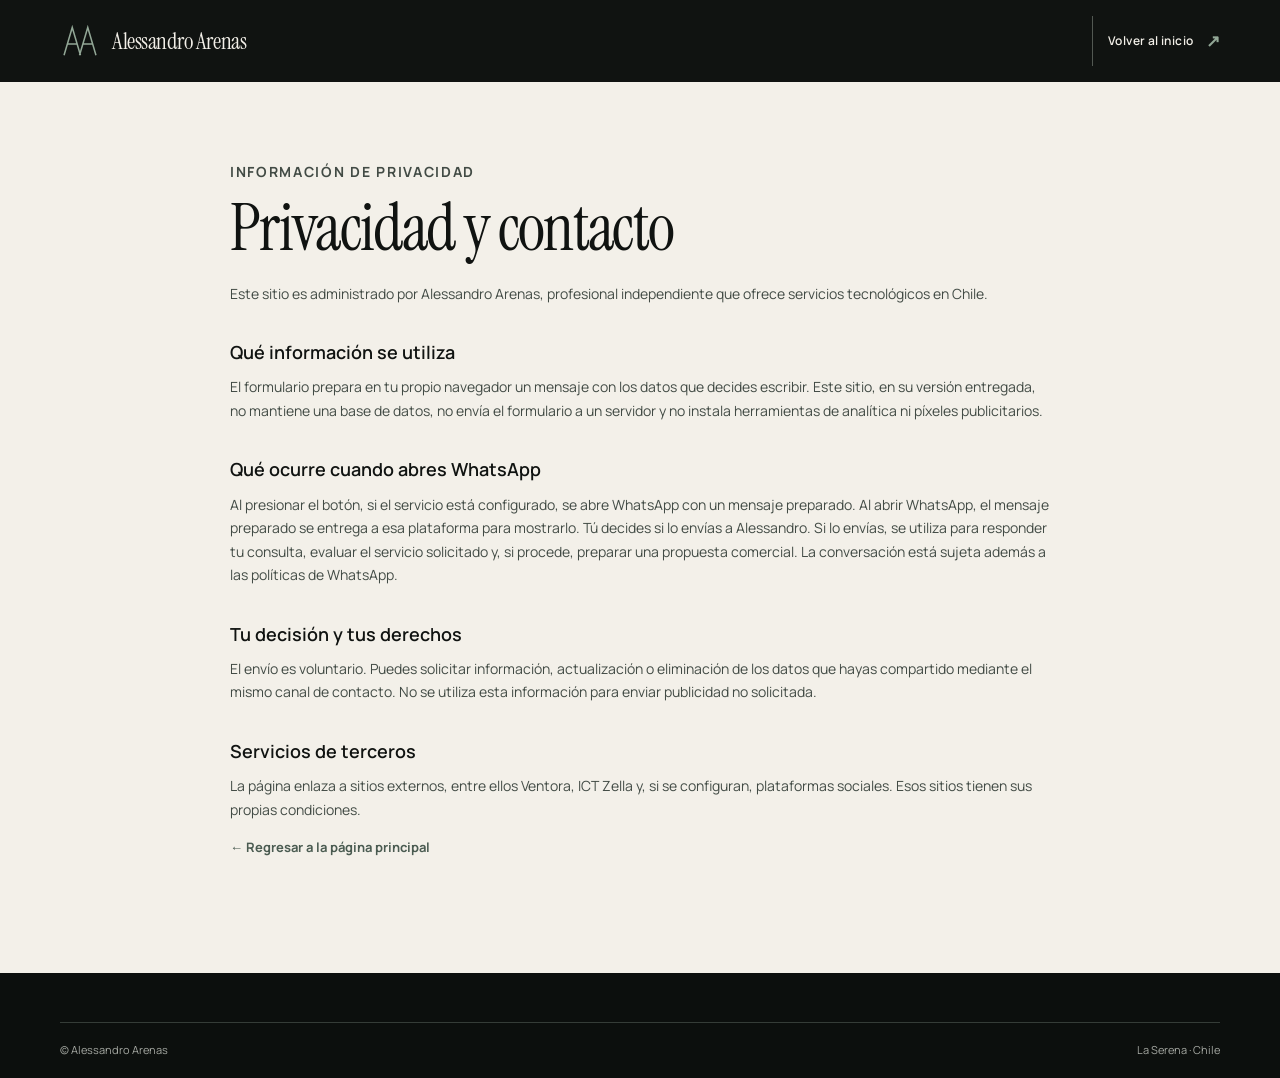
==== commit 332adc2e: "feat: add editorial motion and portfolio compositions" ====
--- a/sitio/privacidad.html
+++ b/sitio/privacidad.html
@@ -14,7 +14,7 @@
 </head>
 <body>
   <a class="skip" href="#contenido">Saltar al contenido</a>
-  <header class="header"><div class="shell nav"><a class="brand" href="index.html" aria-label="Alessandro Arenas, inicio"><svg class="brand-symbol" viewBox="0 0 84 68" aria-hidden="true"><path d="M5 63 28 7h9l22 56M15 40h35M42 63 64 7h9l8 56M51 40h26" /></svg><span class="brand-name">Alessandro <span>Arenas</span></span></a><a class="nav-cta" style="margin-left:auto" href="index.html">Volver al inicio <span aria-hidden="true">↗</span></a></div></header>
+  <header class="header"><div class="shell nav"><a class="brand" href="index.html" aria-label="Alessandro Arenas, inicio"><svg class="brand-symbol" viewBox="0 0 73 68" aria-hidden="true"><path d="M5 61 21 7 37 61M12 40h18M36 61 52 7 68 61M43 40h18" /></svg><span class="brand-name">Alessandro <span>Arenas</span></span></a><a class="nav-cta" style="margin-left:auto" href="index.html">Volver al inicio <span aria-hidden="true">↗</span></a></div></header>
   <main class="shell privacy" id="contenido">
     <p class="kicker">INFORMACIÓN DE PRIVACIDAD</p>
     <h1>Privacidad y contacto</h1>
--- a/sitio/styles.css
+++ b/sitio/styles.css
@@ -362,3 +362,77 @@
 @media (prefers-reduced-motion: reduce) {
   *, *::before, *::after { scroll-behavior: auto !important; animation-duration: .01ms !important; animation-iteration-count: 1 !important; transition-duration: .01ms !important; }
 }
+
+/* Movimiento editorial: el contenido permanece visible sin JavaScript. */
+.brand-name { font-size: 23px; line-height: 1; white-space: nowrap; }
+.brand-name span { display: inline; margin: 0; }
+.hero-line { display: block; }
+.hero-art.editorial-flow { display: block; align-self: center; min-height: 0; margin: 0; padding: 28px 0 22px 42px; border-left: 1px solid #48534b; }
+.flow-heading { display: flex; justify-content: space-between; gap: 20px; padding-bottom: 20px; border-bottom: 1px solid #48534b; color: var(--paper); font-size: 12px; font-weight: 600; }
+.flow-heading span:last-child { color: var(--sage); font-size: 19px; }
+.flow-track { position: relative; padding: 14px 0 6px; }
+.flow-track::before { content: ""; position: absolute; top: 43px; bottom: 46px; right: 7px; width: 1px; background: #59675c; }
+.flow-step { position: relative; display: grid; grid-template-columns: 35px 1fr 16px; gap: 15px; align-items: start; padding: 22px 0; border-bottom: 1px solid #343d36; }
+.flow-index, .flow-detail { color: var(--warm-gray); font-size: 11px; font-weight: 700; letter-spacing: .07em; }
+.flow-step strong { display: block; margin: 4px 0 3px; color: var(--paper); font: 400 clamp(29px, 3.1vw, 42px)/1 var(--serif); }
+.flow-step p { margin: 0; color: #c8cbc5; font-size: 12px; }
+.flow-marker { z-index: 1; width: 15px; height: 15px; margin-top: 5px; border: 1px solid var(--sage); border-radius: 50%; background: var(--ink); }
+.editorial-flow figcaption { margin-top: 19px; color: var(--warm-gray); font-size: 11px; line-height: 1.6; }
+
+.portfolio { background: var(--paper); color: var(--ink); }
+.portfolio .kicker { color: var(--forest); }
+.portfolio-heading > p, .case-description p, .case-secondary-description p { color: #46534a; }
+.portfolio h2 em, .case-secondary h3 em { color: var(--forest); }
+.case-primary, .case-secondary { border-color: #b9beb6; }
+.case-primary-top, .case-primary-bottom, .case-secondary-name .case-label, .case-descriptor, .portfolio-footnote { color: #4a5b51; }
+.case-primary-main { grid-template-columns: minmax(0, 1.35fr) minmax(230px, .65fr); gap: 8%; align-items: center; }
+.case-wordmark { display: block; }
+.case-wordmark h3 { margin-bottom: 10px; }
+.case-descriptor { display: block; margin: 0 0 20px; }
+.case-primary-bottom { border-color: #c8ccc4; }
+.case-secondary-index { color: var(--forest); }
+.project-visual { position: relative; overflow: hidden; isolation: isolate; display: flex; flex-direction: column; justify-content: space-between; aspect-ratio: 16 / 9; padding: clamp(18px, 3vw, 35px); background: var(--ink); color: var(--paper); }
+.project-visual::before, .project-visual::after { content: ""; position: absolute; z-index: -1; border: 1px solid rgba(146,167,150,.48); pointer-events: none; }
+.project-visual::before { inset: 14% 14% 14% 43%; }
+.project-visual::after { inset: 24% 23% 24% 34%; }
+.visual-top, .visual-bottom { position: relative; font-size: 11px; font-weight: 700; letter-spacing: .07em; }
+.visual-top { color: #c7d2c7; }
+.visual-bottom { color: #d5dbd3; }
+.visual-letter { position: absolute; top: 42%; left: 50%; transform: translate(-50%, -50%); color: var(--sage); font: 400 clamp(120px, 18vw, 245px)/.7 var(--serif); }
+.visual-zella { margin-top: 22px; aspect-ratio: 2 / 1; background: var(--forest); }
+.visual-zella::before, .visual-zella::after { border-color: rgba(243,240,233,.36); }
+.visual-zella .visual-letter { color: var(--paper); font-size: clamp(100px, 13vw, 175px); font-style: italic; }
+.visual-zella .visual-top, .visual-zella .visual-bottom { color: var(--paper); }
+.case-secondary { grid-template-columns: 55px minmax(0, 1fr) minmax(220px, .65fr); }
+.portfolio .text-link { color: #344b3c; }
+.portfolio .text-link span[aria-hidden="true"] { color: #344b3c; }
+
+@media (hover: hover) and (pointer: fine) {
+  .btn:hover { transform: translateY(-2px); }
+  .btn { transition: background-color .22s ease, color .22s ease, transform .22s ease; }
+  .project-visual .visual-letter { transition: transform .5s ease; }
+  .case-primary:hover .visual-letter, .case-secondary:hover .visual-letter { transform: translate(-50%, -53%); }
+  .text-link:hover span[aria-hidden="true"], .nav-cta:hover span { transform: translate(3px, -3px); }
+  .text-link span[aria-hidden="true"], .nav-cta span { display: inline-block; transition: transform .22s ease; }
+}
+@media (max-width: 760px) {
+  .brand-name { font-size: 20px; }
+  .hero-art.editorial-flow { padding: 24px 0 18px; border-left: 0; border-top: 1px solid #48534b; }
+  .flow-step { padding: 17px 0; gap: 10px; grid-template-columns: 28px 1fr 16px; }
+  .flow-step strong { font-size: clamp(29px, 8vw, 38px); }
+  .flow-track::before { top: 38px; bottom: 42px; }
+  .case-primary-main { grid-template-columns: 1fr; gap: 25px; }
+  .case-secondary { grid-template-columns: 27px 1fr; }
+  .visual-letter { font-size: clamp(130px, 38vw, 220px); }
+  .visual-zella .visual-letter { font-size: clamp(95px, 28vw, 155px); }
+  .case-primary-bottom { font-size: 11px; }
+}
+@media (max-width: 360px) {
+  .brand-name { font-size: 17px; }
+  .brand { gap: 4px; }
+  .flow-step strong { font-size: 29px; }
+  .flow-step p { font-size: 11px; }
+}
+@media (prefers-reduced-motion: reduce) {
+  *, *::before, *::after { animation: none !important; transition: none !important; scroll-behavior: auto !important; }
+}
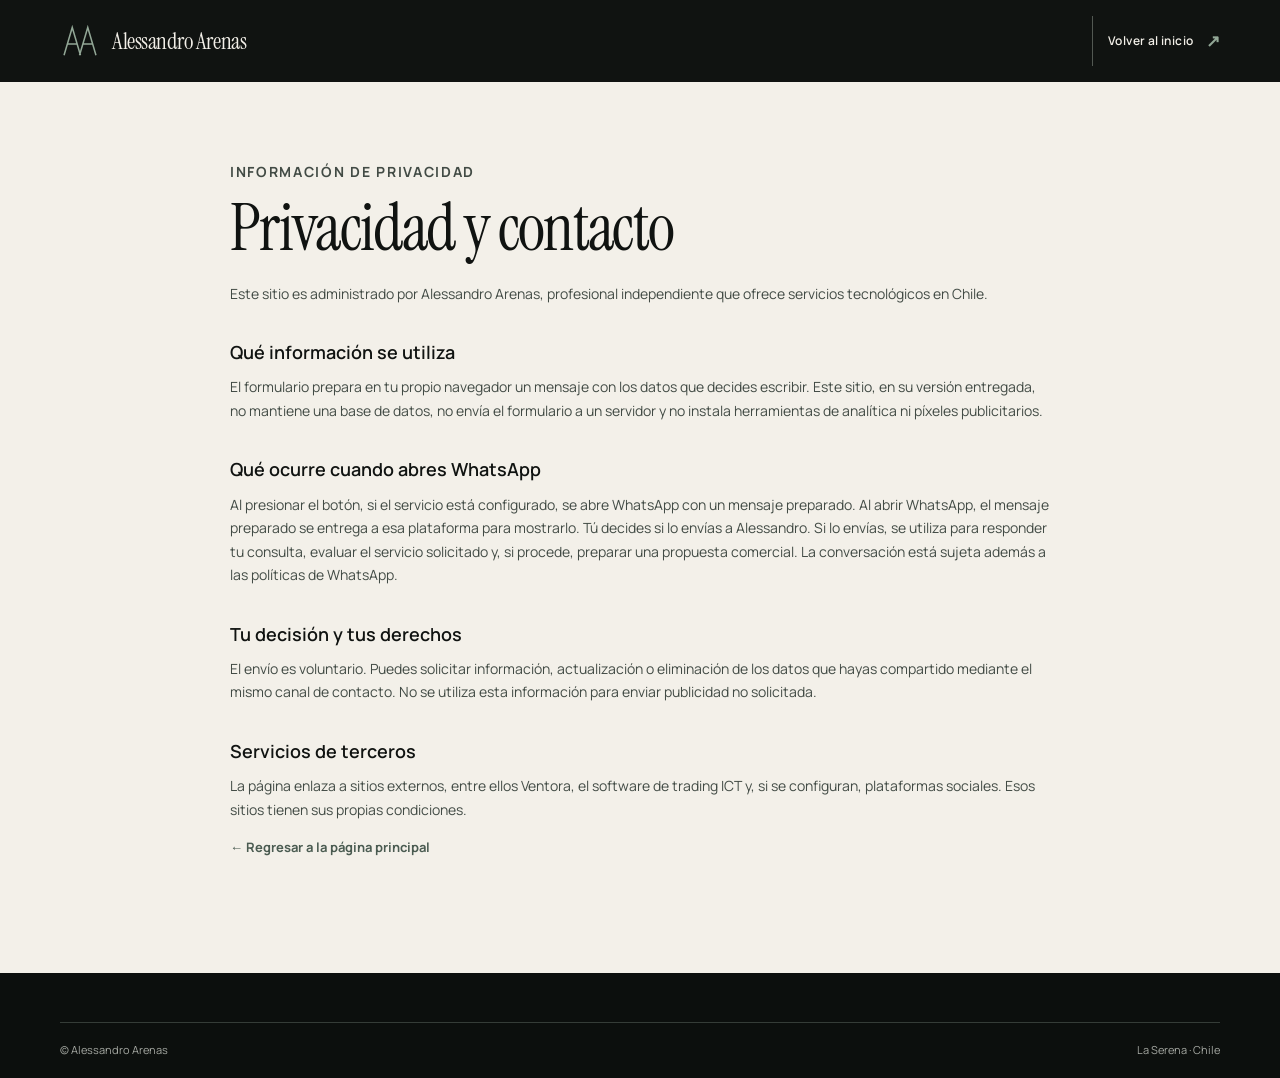
==== commit 028c9513: "feat: add authentic portfolio screenshots" ====
--- a/sitio/privacidad.html
+++ b/sitio/privacidad.html
@@ -26,7 +26,7 @@
     <h2>Tu decisión y tus derechos</h2>
     <p>El envío es voluntario. Puedes solicitar información, actualización o eliminación de los datos que hayas compartido mediante el mismo canal de contacto. No se utiliza esta información para enviar publicidad no solicitada.</p>
     <h2>Servicios de terceros</h2>
-    <p>La página enlaza a sitios externos, entre ellos Ventora, ICT Zella y, si se configuran, plataformas sociales. Esos sitios tienen sus propias condiciones.</p>
+    <p>La página enlaza a sitios externos, entre ellos Ventora, el software de trading ICT y, si se configuran, plataformas sociales. Esos sitios tienen sus propias condiciones.</p>
     <p><a class="text-link" href="index.html">← Regresar a la página principal</a></p>
   </main>
   <footer class="footer"><div class="shell footer-bottom"><span>© Alessandro Arenas</span><span>La Serena · Chile</span></div></footer>
--- a/sitio/styles.css
+++ b/sitio/styles.css
@@ -436,3 +436,41 @@
 @media (prefers-reduced-motion: reduce) {
   *, *::before, *::after { animation: none !important; transition: none !important; scroll-behavior: auto !important; }
 }
+
+/* Demonstración visual: la imagen estática es el estado inicial y de respaldo. */
+.hero-art.visual-demo { display: grid; grid-template-columns: minmax(0, 1fr) auto; align-items: center; column-gap: 18px; align-self: center; min-height: 0; margin: 0; padding: 0 0 0 36px; border-left: 1px solid #48534b; }
+.demo-stage { position: relative; grid-column: 1 / -1; overflow: hidden; aspect-ratio: 720 / 520; background: #1d2821; }
+.concept-art { display: block; width: 100%; height: 100%; }
+.concept-request, .concept-document, .concept-check { transform-box: fill-box; transform-origin: center; }
+.visual-demo.is-animated .concept-request { animation: concept-request 8s ease-in-out infinite; }
+.visual-demo.is-animated .concept-document { animation: concept-document 8s ease-in-out infinite; }
+.visual-demo.is-animated .concept-check { animation: concept-check 8s ease-in-out infinite; }
+.visual-demo.is-animated .concept-route { animation: concept-route 8s ease-in-out infinite; }
+.visual-demo.is-animated.is-paused .concept-request, .visual-demo.is-animated.is-paused .concept-document, .visual-demo.is-animated.is-paused .concept-check, .visual-demo.is-animated.is-paused .concept-route { animation-play-state: paused; }
+@keyframes concept-request { 0%, 100% { transform: translateX(0); } 22%, 42% { transform: translateX(38px); } 62% { transform: translateX(0); } }
+@keyframes concept-document { 0%, 20%, 100% { transform: translateY(0); } 37% { transform: translateY(-15px); } 53%, 82% { transform: translateY(0); } }
+@keyframes concept-check { 0%, 37%, 100% { transform: scale(1); } 48% { transform: scale(1.18); } 60%, 84% { transform: scale(1); } }
+@keyframes concept-route { 0%, 100% { stroke-dashoffset: 0; } 48%, 75% { stroke-dashoffset: -65; } }
+.demo-video, .demo-video-poster { position: absolute; inset: 0; width: 100%; height: 100%; object-fit: cover; opacity: 0; }
+.demo-video.is-playing, .demo-video-poster.is-ready { opacity: 1; }
+.concept-art[hidden], .demo-video[hidden], .demo-video-poster[hidden], .demo-toggle[hidden] { display: none; }
+.visual-demo figcaption { grid-column: 1; grid-row: 2; padding-top: 14px; color: #c3ccc2; font-size: 11px; line-height: 1.5; }
+.demo-toggle { grid-column: 2; grid-row: 2; min-height: 40px; margin-top: 14px; padding: 8px 0; border: 0; background: transparent; color: var(--paper); font-size: 11px; font-weight: 700; text-decoration: underline; text-underline-offset: .25em; cursor: pointer; }
+.project-visual { display: block; aspect-ratio: auto; margin: 0; padding: 0; background: transparent; color: var(--forest); }
+.project-visual::before, .project-visual::after { content: none; }
+.project-visual img { display: block; width: 100%; height: auto; aspect-ratio: 16 / 9; object-fit: cover; }
+.visual-ventora img { aspect-ratio: 1400 / 670; }
+.visual-ventora-panel { margin-top: 24px; }
+.visual-ventora-panel img { aspect-ratio: 1024 / 492; }
+.visual-zella img { aspect-ratio: 2 / 1; }
+.project-visual figcaption { padding-top: 8px; color: var(--forest); font-size: 11px; line-height: 1.4; }
+@media (hover: hover) and (pointer: fine) {
+  .project-visual img { transition: filter .3s ease; }
+  .case-primary:hover .project-visual img, .case-secondary:hover .project-visual img { filter: brightness(1.08); }
+}
+@media (max-width: 760px) {
+  .hero-art.visual-demo { padding: 24px 0 0; border-left: 0; border-top: 1px solid #48534b; }
+}
+@media (prefers-reduced-motion: reduce) {
+  .visual-demo .concept-request, .visual-demo .concept-document, .visual-demo .concept-check, .visual-demo .concept-route { animation: none !important; }
+}
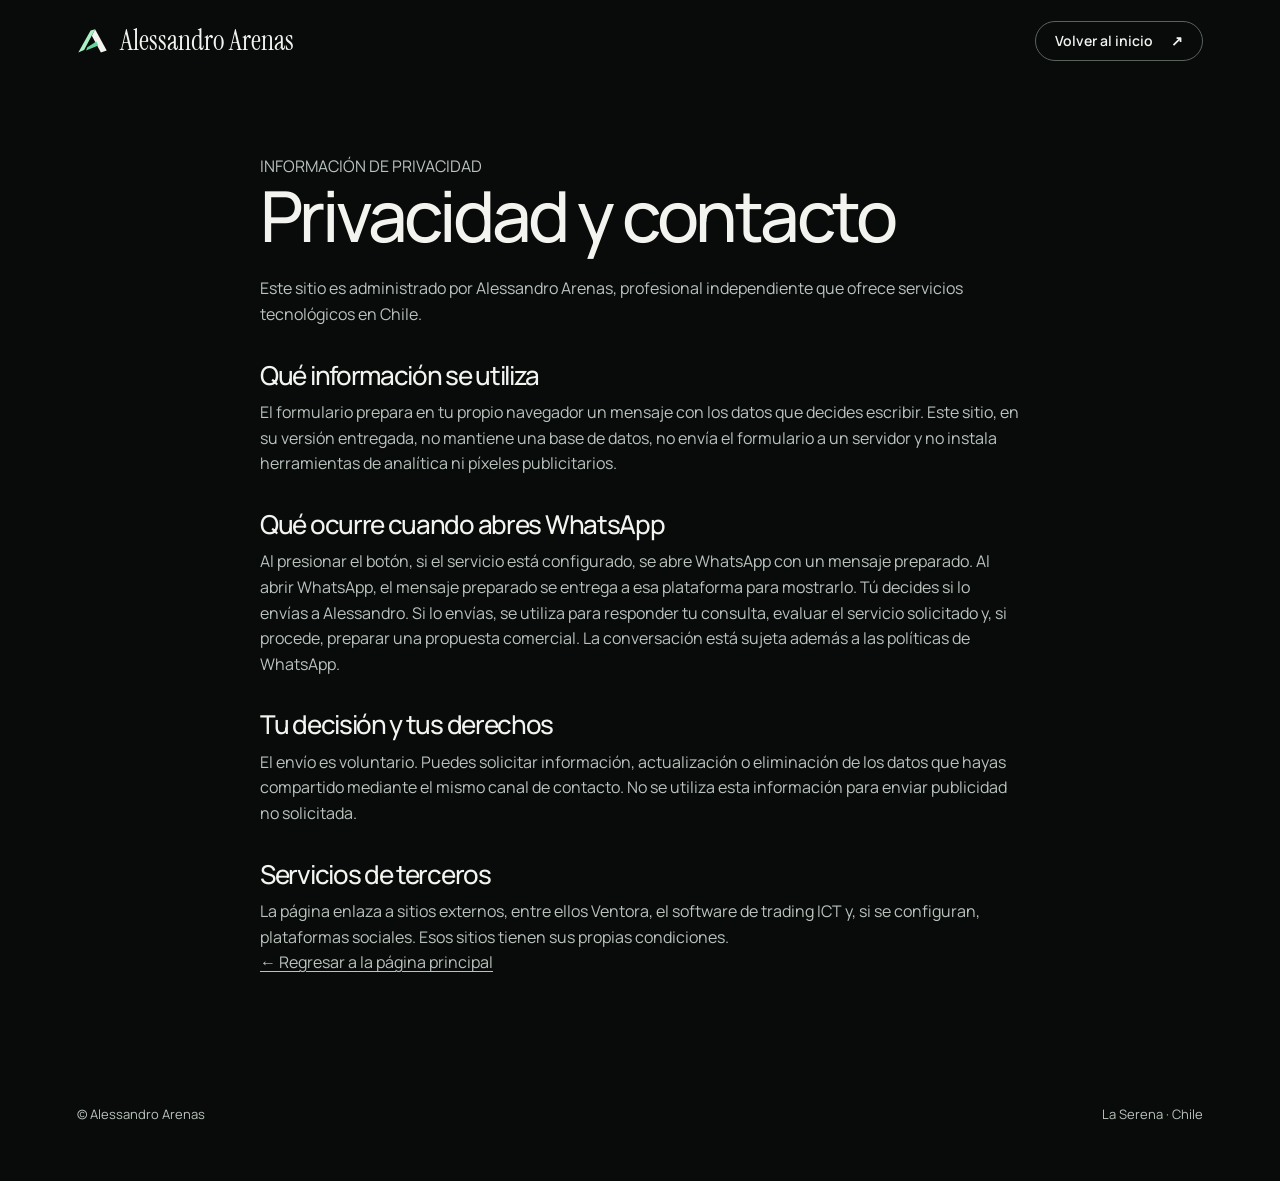
==== commit 0f540c6e: "Redesign personal portfolio in Digital Black Edition" ====
--- a/sitio/privacidad.html
+++ b/sitio/privacidad.html
@@ -3,7 +3,7 @@
 <head>
   <meta charset="utf-8" />
   <meta name="viewport" content="width=device-width, initial-scale=1" />
-  <meta name="theme-color" content="#101311" />
+  <meta name="theme-color" content="#080B0A" />
   <title>Privacidad | Alessandro Arenas</title>
   <meta name="description" content="Información sobre el tratamiento de datos en el sitio de Alessandro Arenas." />
   <meta name="robots" content="index,follow" />
@@ -14,7 +14,7 @@
 </head>
 <body>
   <a class="skip" href="#contenido">Saltar al contenido</a>
-  <header class="header"><div class="shell nav"><a class="brand" href="index.html" aria-label="Alessandro Arenas, inicio"><svg class="brand-symbol" viewBox="0 0 73 68" aria-hidden="true"><path d="M5 61 21 7 37 61M12 40h18M36 61 52 7 68 61M43 40h18" /></svg><span class="brand-name">Alessandro <span>Arenas</span></span></a><a class="nav-cta" style="margin-left:auto" href="index.html">Volver al inicio <span aria-hidden="true">↗</span></a></div></header>
+  <header class="header"><div class="shell nav"><a class="brand" href="index.html" aria-label="Alessandro Arenas, inicio"><img src="assets/firma.svg" width="31" height="29" alt="" /> Alessandro Arenas</a><a class="nav-cta" style="margin-left:auto" href="index.html">Volver al inicio <span aria-hidden="true">↗</span></a></div></header>
   <main class="shell privacy" id="contenido">
     <p class="kicker">INFORMACIÓN DE PRIVACIDAD</p>
     <h1>Privacidad y contacto</h1>
--- a/sitio/styles.css
+++ b/sitio/styles.css
@@ -48,429 +48,138 @@
 }
 
 :root {
-  color-scheme: light;
-  --ink: #101311;
-  --paper: #f3f0e9;
-  --sage: #92a796;
-  --forest: #4a5b51;
-  --warm-gray: #a6a9a3;
-  --line: #d5d3cc;
+  color-scheme: dark;
+  --base: #080b0a;
+  --surface: #151b18;
+  --paper: #f3f4f0;
+  --mint: #acf0c5;
+  --light: #67d49d;
+  --muted: #bac3bd;
+  --rule: #333d37;
   --serif: "Instrument Serif", Georgia, serif;
-  --sans: "Manrope", Arial, sans-serif;
-  --shell: 1160px;
 }
-
 * { box-sizing: border-box; }
-html { scroll-behavior: smooth; scroll-padding-top: 88px; }
-body { margin: 0; background: var(--paper); color: var(--ink); font: 400 16px/1.68 var(--sans); -webkit-font-smoothing: antialiased; }
-body, button, input, select, textarea { font-family: var(--sans); }
-::selection { color: var(--ink); background: var(--sage); }
-a { color: inherit; text-underline-offset: .2em; }
-a:hover { text-decoration-thickness: 2px; }
-button, input, select, textarea { font: inherit; }
-button, a { -webkit-tap-highlight-color: transparent; }
-:focus-visible { outline: 3px solid #7c997f; outline-offset: 4px; }
-.shell { width: min(calc(100% - 64px), var(--shell)); margin-inline: auto; }
-.skip { position: fixed; z-index: 20; top: 10px; left: 10px; transform: translateY(-160%); padding: 10px 14px; background: var(--paper); color: var(--ink); border: 1px solid var(--forest); }
-.skip:focus { transform: translateY(0); }
-.sr-only { position: absolute; width: 1px; height: 1px; padding: 0; margin: -1px; overflow: hidden; clip: rect(0,0,0,0); white-space: nowrap; border: 0; }
-
-.header { position: relative; z-index: 10; background: var(--ink); color: var(--paper); }
-.nav { min-height: 82px; display: flex; align-items: center; justify-content: space-between; gap: 30px; }
-.brand { display: inline-flex; align-items: center; gap: 12px; color: var(--paper); text-decoration: none; flex: 0 0 auto; }
-.brand-symbol { width: 40px; height: 34px; overflow: visible; fill: none; stroke: var(--sage); stroke-width: 3; stroke-linecap: square; stroke-linejoin: miter; }
-.brand-name { font: 400 23px/.95 var(--serif); letter-spacing: -.02em; }
-.brand-name span { display: block; margin-top: 4px; }
-.nav-links { display: flex; align-items: center; gap: clamp(17px, 2.6vw, 38px); }
-.nav-links a, .nav-cta { color: var(--paper); text-decoration: none; font-size: 12px; font-weight: 600; letter-spacing: .035em; }
-.nav-links a { color: #d4d7d1; }
-.nav-links a:hover { color: var(--sage); }
-.nav-cta { display: inline-flex; align-items: center; gap: 12px; padding: 11px 0 11px 15px; border-left: 1px solid #525852; }
-.nav-cta span { font-size: 17px; color: var(--sage); }
-.nav-toggle { display: none; border: 0; padding: 12px; background: transparent; color: var(--paper); cursor: pointer; }
-.nav-toggle span { display: block; width: 22px; height: 1px; margin: 5px 0; background: currentColor; transition: transform .2s ease; }
-.nav-toggle[aria-expanded="true"] span:first-child { transform: translateY(3px) rotate(45deg); }
-.nav-toggle[aria-expanded="true"] span:last-child { transform: translateY(-3px) rotate(-45deg); }
-
-.hero { position: relative; overflow: hidden; background: var(--ink); color: var(--paper); padding: 74px 0 28px; }
-.hero-inner { min-height: 484px; display: grid; grid-template-columns: minmax(0, 1.05fr) minmax(320px, .95fr); align-items: center; gap: 48px; }
-.hero-copy { position: relative; z-index: 1; padding: 0 0 20px; }
-.hero-location, .kicker { margin: 0 0 22px; color: var(--forest); font-size: 11px; line-height: 1.4; font-weight: 700; letter-spacing: .12em; text-transform: uppercase; }
-.hero-location { color: var(--sage); margin-bottom: 26px; }
-h1, h2, h3, p { margin-top: 0; }
-h1, h2, .note-quote { font-family: var(--serif); font-weight: 400; letter-spacing: -.025em; }
-h1 { max-width: 720px; margin-bottom: 22px; font-size: clamp(54px, 6.2vw, 83px); line-height: .97; }
-h1 em, h2 em, .hero-note em, .case-secondary h3 em { color: var(--sage); font-weight: 400; }
-.hero-intro { max-width: 555px; margin: 0 0 30px; color: #c8cbc5; font-size: 16px; line-height: 1.75; }
-.hero-buttons { display: flex; flex-wrap: wrap; align-items: center; gap: 25px; }
-.btn { min-height: 50px; display: inline-flex; align-items: center; justify-content: center; gap: 17px; padding: 13px 20px; border: 1px solid transparent; border-radius: 2px; text-decoration: none; font-size: 12px; font-weight: 700; letter-spacing: .015em; cursor: pointer; transition: background-color .2s ease, color .2s ease, border-color .2s ease; }
-.btn-primary { color: var(--ink); background: var(--sage); }
-.btn-primary:hover { color: var(--paper); background: var(--forest); }
-.btn-primary span { font-size: 17px; }
-.text-link { display: inline-flex; align-items: center; gap: 12px; color: var(--forest); font-size: 13px; font-weight: 700; text-decoration-color: transparent; transition: color .2s ease, text-decoration-color .2s ease; }
-.text-link:hover { text-decoration-color: currentColor; }
-.text-link span[aria-hidden="true"] { color: var(--sage); font-size: 17px; }
-.hero-secondary { color: var(--paper); }
-.hero-secondary span { color: var(--sage); }
-.hero-foot { display: flex; flex-wrap: wrap; gap: 22px; margin-top: 42px; color: var(--warm-gray); font-size: 11px; letter-spacing: .04em; }
-.hero-foot span + span::before { content: ""; display: inline-block; width: 22px; height: 1px; margin: 0 12px 3px 0; background: #68726b; }
-.hero-art { align-self: stretch; min-height: 440px; display: flex; flex-direction: column; align-items: center; justify-content: center; position: relative; padding: 20px 4% 42px; border-left: 1px solid #343b36; }
-.hero-monogram { width: min(100%, 410px); height: auto; overflow: visible; fill: none; stroke: var(--sage); stroke-width: 5; stroke-linecap: square; stroke-linejoin: miter; }
-.hero-note { align-self: flex-end; margin: 34px 4% 0 0; color: #dbddd7; font: 400 20px/1.15 var(--serif); text-align: right; }
-.hero-note em { color: var(--sage); }
-.hero-bottom { min-height: 45px; display: flex; align-items: center; gap: 19px; border-top: 1px solid #343b36; color: var(--warm-gray); font-size: 11px; letter-spacing: .06em; text-transform: uppercase; }
-.hero-bottom i { width: 3px; height: 3px; flex: 0 0 auto; border-radius: 50%; background: var(--sage); }
-
-.value-strip { background: var(--sage); color: var(--ink); }
-.value-grid { min-height: 91px; display: grid; grid-template-columns: repeat(3, 1fr); align-items: center; }
-.value-grid div { display: flex; align-items: center; gap: 14px; }
-.value-grid div + div { padding-left: 28px; border-left: 1px solid rgba(16,19,17,.24); }
-.value-grid span { color: var(--ink); font-size: 11px; font-weight: 700; letter-spacing: .08em; }
-.value-grid strong { font-size: 12px; font-weight: 600; }
-
-.section { padding: 112px 0; }
-.section-top { display: flex; align-items: end; justify-content: space-between; gap: 45px; margin-bottom: 47px; }
-.section-top h2, .approach h2, .portfolio h2, .contact-section h2, .faq-heading h2 { margin: 0; font-size: clamp(42px, 5.2vw, 66px); line-height: 1.02; }
-.section-top h2 em, .process h2 em, .faq-heading h2 em { color: var(--forest); }
-.section-top > p { max-width: 340px; margin: 0 0 5px; color: #515a54; font-size: 14px; }
-.services { background: var(--paper); }
-.services-list { border-top: 1px solid var(--line); }
-.service-row { display: grid; grid-template-columns: 54px minmax(0, 1.35fr) minmax(190px, .65fr); align-items: center; gap: 25px; padding: 27px 4px; border-bottom: 1px solid var(--line); }
-.service-index { align-self: start; padding-top: 7px; color: var(--forest); font-size: 11px; font-weight: 700; letter-spacing: .08em; }
-.service-row h3, .process-list h3 { margin: 0 0 5px; font-size: 17px; line-height: 1.45; font-weight: 600; }
-.service-row p { max-width: 570px; margin: 0; color: #545d57; font-size: 13px; line-height: 1.65; }
-.service-detail { justify-self: end; max-width: 225px; color: var(--forest); font-size: 11px; line-height: 1.65; font-weight: 600; text-align: right; }
-
-.approach { background: var(--forest); color: var(--paper); }
-.approach-grid { display: grid; grid-template-columns: 1.05fr .95fr; gap: 10%; align-items: center; }
-.approach .kicker { color: var(--paper); }
-.portfolio .kicker, .contact-section .kicker { color: var(--sage); }
-.approach h2 { max-width: 620px; margin-bottom: 27px; }
-.approach h2 em { color: var(--paper); }
-.approach-copy > p:not(.kicker) { max-width: 570px; margin-bottom: 16px; color: #e0e3dc; font-size: 14px; }
-.approach-copy .text-link { margin-top: 13px; color: var(--paper); }
-.approach-note { max-width: 440px; justify-self: end; padding: 35px 0 12px 35px; border-left: 1px solid rgba(243,240,233,.35); }
-.note-rule { display: block; width: 48px; height: 2px; margin-bottom: 30px; background: var(--sage); }
-.note-quote { max-width: 350px; margin-bottom: 36px; font-size: clamp(30px, 3.8vw, 44px); line-height: 1.08; }
-.note-steps { display: flex; align-items: center; gap: 13px; color: var(--paper); font-size: 11px; font-weight: 600; }
-.note-steps i { color: var(--sage); font-style: normal; }
-.approach-note small { display: block; margin-top: 13px; color: #d3d9d1; font-size: 11px; }
-
-.portfolio { background: var(--ink); color: var(--paper); }
-.portfolio-heading { display: flex; align-items: end; justify-content: space-between; gap: 40px; margin-bottom: 55px; }
-.portfolio-heading h2 { margin: 0; }
-.portfolio-heading > p { max-width: 300px; margin: 0 0 6px; color: #c4c8c2; font-size: 13px; }
-.case-primary { padding: 25px 0 21px; border-top: 1px solid #59615b; border-bottom: 1px solid #59615b; }
-.case-primary-top, .case-primary-bottom { display: flex; justify-content: space-between; gap: 20px; color: var(--warm-gray); font-size: 11px; font-weight: 700; letter-spacing: .08em; text-transform: uppercase; }
-.case-primary-main { display: grid; grid-template-columns: 1fr .72fr; gap: 10%; align-items: center; padding: 34px 0 42px; }
-.case-wordmark { display: grid; grid-template-columns: auto 1fr; align-items: center; column-gap: 17px; }
-.case-mark { width: 58px; height: 58px; display: grid; place-items: center; border: 1px solid var(--sage); color: var(--sage); font: 400 39px/1 var(--serif); }
-.case-wordmark h3 { margin: 0; font: 400 clamp(56px, 7vw, 88px)/.9 var(--serif); letter-spacing: -.03em; }
-.case-descriptor { grid-column: 2; margin-top: 13px; color: var(--warm-gray); font-size: 11px; font-weight: 700; letter-spacing: .07em; line-height: 1.6; }
-.case-description p { max-width: 435px; margin: 0 0 12px; color: #d1d4ce; font-size: 13px; line-height: 1.7; }
-.text-link-light { margin-top: 11px; color: var(--paper); }
-.case-primary-bottom { padding-top: 16px; border-top: 1px solid #343b36; font-size: 11px; letter-spacing: .06em; }
-.case-secondary { display: grid; grid-template-columns: 55px 1fr .75fr; align-items: center; gap: 30px; padding: 43px 0 34px; border-bottom: 1px solid #59615b; }
-.case-secondary-index { align-self: start; padding-top: 3px; color: var(--sage); font-size: 11px; font-weight: 700; }
-.case-secondary-name .case-label { display: block; margin: 0 0 8px; color: var(--warm-gray); font-size: 11px; letter-spacing: .1em; }
-.case-secondary h3 { margin: 0; font: 400 clamp(34px, 4vw, 46px)/1.02 var(--serif); }
-.case-secondary-description p { max-width: 330px; margin: 0; color: #d1d4ce; font-size: 13px; }
-.portfolio-footnote { margin: 18px 0 0; color: var(--warm-gray); font-size: 11px; }
-
-.process { background: #e8e6df; }
-.process .section-top { margin-bottom: 48px; }
-.process-list { border-top: 1px solid #c9c9c1; }
-.process-list article { display: grid; grid-template-columns: 70px 1fr; gap: 20px; padding: 22px 0; border-bottom: 1px solid #c9c9c1; }
-.process-list article > span { color: var(--forest); font-size: 11px; font-weight: 700; }
-.process-list h3 { margin-bottom: 5px; }
-.process-list p { margin: 0; color: #545d57; font-size: 13px; }
-
-.faqs { background: var(--paper); }
-.faq-grid { display: grid; grid-template-columns: .72fr 1.28fr; gap: 11%; }
-.faq-heading h2 { margin-bottom: 20px; }
-.faq-heading > p:last-child { max-width: 300px; color: #515a54; font-size: 13px; }
-.faq-list { border-top: 1px solid var(--line); }
-.faq-list details { border-bottom: 1px solid var(--line); }
-.faq-list summary { position: relative; padding: 20px 40px 20px 0; list-style: none; font-size: 14px; line-height: 1.5; font-weight: 600; cursor: pointer; }
-.faq-list summary::-webkit-details-marker { display: none; }
-.faq-list summary::after { content: "+"; position: absolute; right: 5px; top: 17px; color: var(--forest); font-size: 21px; font-weight: 400; }
-.faq-list details[open] summary::after { content: "−"; }
-.faq-list details p { max-width: 630px; margin: -1px 36px 20px 0; color: #515a54; font-size: 13px; }
-
-.contact-section { padding: 100px 0; background: var(--ink); color: var(--paper); }
-.contact-grid { display: grid; grid-template-columns: .88fr 1.12fr; gap: 9%; align-items: start; }
-.contact-copy h2 { margin: 0 0 24px; font: 400 clamp(45px, 5.3vw, 65px)/1.02 var(--serif); letter-spacing: -.025em; }
-.contact-copy h2 em { color: var(--sage); }
-.contact-copy > p:not(.kicker) { max-width: 440px; color: #d1d4ce; font-size: 14px; }
-.contact-note { display: flex; gap: 15px; align-items: center; margin-top: 32px; color: var(--warm-gray); font-size: 11px; }
-.contact-note-mark { flex: 0 0 auto; color: var(--sage); font: 400 23px/1 var(--serif); }
-.contact-form-wrap { padding: 28px 30px; background: var(--paper); color: var(--ink); }
-.contact-form-wrap form { display: grid; }
-.form-availability { margin: 0 0 20px; padding-bottom: 14px; border-bottom: 1px solid var(--line); color: var(--forest); font-size: 12px; line-height: 1.5; }
-.contact-form-wrap noscript p { color: #343c36; font-size: 12px; }
-.contact-form-wrap label:not(.consent) { margin: 11px 0 5px; font-size: 11px; font-weight: 700; }
-.contact-form-wrap label span[aria-hidden="true"] { color: var(--forest); }
-.contact-form-wrap input:not([type="checkbox"]), .contact-form-wrap select, .contact-form-wrap textarea { width: 100%; min-height: 45px; padding: 11px 12px; border: 1px solid #b9bdb5; border-radius: 1px; background: #fbfaf6; color: var(--ink); font-size: 13px; }
-.contact-form-wrap textarea { min-height: 88px; resize: vertical; }
-.contact-form-wrap input::placeholder, .contact-form-wrap textarea::placeholder { color: #59615b; opacity: 1; }
-.contact-form-wrap input:focus-visible, .contact-form-wrap select:focus-visible, .contact-form-wrap textarea:focus-visible { outline-color: var(--forest); }
-.consent { display: grid; grid-template-columns: 18px 1fr; gap: 10px; align-items: start; margin: 18px 0; color: #343c36; font-size: 11px; line-height: 1.55; }
-.consent input { width: 16px; height: 16px; margin: 1px 0 0; accent-color: var(--forest); }
-.consent a { color: #34483b; font-weight: 700; }
-.form-submit { width: 100%; }
-.form-submit:disabled { color: #4d574f; background: #d2d6cf; border-color: #a6aaa3; cursor: not-allowed; }
-.form-submit:disabled:hover { color: #4d574f; background: #d2d6cf; }
-.form-foot, .form-message { margin: 12px 0 0; color: #515a54; font-size: 11px; line-height: 1.55; }
-.form-message { min-height: 0; color: var(--forest); font-weight: 600; }
-
-.footer { padding: 49px 0 0; background: #0c0f0d; color: var(--paper); }
-.footer-grid { display: grid; grid-template-columns: 1.6fr 1fr 1fr; gap: 65px; padding-bottom: 40px; }
-.footer-brand .brand { margin-bottom: 14px; }
-.brand-footer .brand-symbol { width: 35px; }
-.brand-footer .brand-name { font-size: 20px; }
-.footer-brand p { max-width: 300px; margin: 0; color: var(--warm-gray); font-size: 11px; }
-.footer-grid > div:not(.footer-brand) { display: flex; flex-direction: column; align-items: flex-start; gap: 8px; }
-.footer-grid strong { margin-bottom: 4px; color: var(--sage); font-size: 11px; letter-spacing: .12em; text-transform: uppercase; }
-.footer-grid a:not(.brand), .footer-grid [data-social] { color: #d1d4ce; font-size: 11px; text-decoration-color: transparent; }
-.footer-grid a:not(.brand):hover { text-decoration-color: currentColor; }
-.footer-grid [hidden] { display: none !important; }
-.footer-bottom { min-height: 56px; display: flex; justify-content: space-between; align-items: center; gap: 15px; border-top: 1px solid #353c37; color: var(--warm-gray); font-size: 11px; }
-
-.privacy { max-width: 820px; padding-top: 80px; padding-bottom: 100px; }
-.privacy .kicker { margin-bottom: 14px; }
-.privacy h1 { margin: 0 0 22px; font-size: clamp(45px, 6vw, 66px); }
-.privacy h2 { margin: 35px 0 10px; font: 600 18px/1.4 var(--sans); letter-spacing: 0; }
-.privacy p { color: #424b45; font-size: 14px; }
-.privacy + .footer { margin-top: 0; }
-
-@media (max-width: 980px) {
-  .shell { width: min(calc(100% - 48px), var(--shell)); }
-  .nav { gap: 18px; }
-  .nav-links { gap: 16px; }
-  .nav-links a, .nav-cta { font-size: 11px; }
-  .hero-inner { grid-template-columns: minmax(0, 1.05fr) minmax(270px, .95fr); gap: 28px; }
-  h1 { font-size: clamp(52px, 7vw, 68px); }
-  .hero-art { min-height: 405px; }
-  .service-row { grid-template-columns: 42px minmax(0, 1.3fr) minmax(170px, .7fr); gap: 18px; }
-  .approach-grid { gap: 7%; }
-  .contact-grid { gap: 6%; }
+body { margin: 0; background: var(--base); color: var(--paper); font: 400 16px/1.6 Manrope, Arial, sans-serif; }
+.shell { width: min(1240px, 88%); margin-inline: auto; }
+a { color: inherit; text-decoration: none; }
+a:hover { color: var(--mint); }
+button, input, textarea, select { font: inherit; }
+:focus-visible { outline: 3px solid var(--mint); outline-offset: 4px; }
+::selection { background: var(--mint); color: var(--base); }
+[hidden] { display: none !important; }
+.skip, .sr-only { position: absolute; width: 1px; height: 1px; overflow: hidden; clip-path: inset(50%); }
+.skip:focus { top: 8px; left: 12px; z-index: 5; width: auto; height: auto; padding: 8px; background: var(--base); clip-path: none; }
+.header { position: relative; z-index: 2; }
+.nav, .footer, .brand, .nav-links, .actions, .origin, .nav-cta, .pill, .line-link { display: flex; align-items: center; }
+.nav { min-height: 82px; gap: 32px; justify-content: space-between; }
+.brand { gap: 12px; font: 28px/1 var(--serif); white-space: nowrap; }
+.brand img { flex: none; }
+.nav-links { gap: 36px; }
+.nav a:not(.brand), .actions a, .line-link { font-weight: 600; font-size: 14px; }
+.nav-cta, .pill { justify-content: center; gap: 18px; border-radius: 99px; }
+.nav-cta { border: 1px solid #59635c; padding: 8px 19px; }
+.nav-toggle { display: none; }
+.hero { position: relative; overflow: hidden; border-bottom: 1px solid var(--rule); }
+.hero-inner { position: relative; display: grid; align-content: center; min-height: clamp(560px, 44vw, 700px); padding: 54px 0 85px; }
+.hero-copy { z-index: 1; width: 55%; }
+h1, h2, h3, p, figure, dl, dd { margin: 0; }
+h1, h2, h3 { font-weight: 500; line-height: 1.02; letter-spacing: -.05em; }
+h1 { font-size: clamp(60px, 5.5vw, 85px); }
+h2 { font-size: clamp(42px, 4.3vw, 66px); }
+h3 { font-size: clamp(36px, 3.5vw, 53px); }
+em { color: var(--mint); font-family: var(--serif); font-weight: 400; letter-spacing: -.02em; }
+.eyebrow, .category, .origin { font-size: 12px; font-weight: 600; }
+.eyebrow, .category { letter-spacing: .13em; text-transform: uppercase; color: var(--mint); margin-bottom: 20px; }
+.signal { display: inline-block; width: 6px; height: 6px; border-radius: 50%; background: var(--mint); margin-right: 7px; vertical-align: middle; }
+.intro { max-width: 455px; font-size: clamp(16px, 1.25vw, 19px); color: var(--muted); margin-top: 24px; }
+.actions { gap: 28px; flex-wrap: wrap; margin-top: 30px; }
+.pill { background: var(--paper); color: var(--base); font-weight: 700; border: 0; min-height: 48px; padding: 12px 25px; cursor: pointer; }
+.pill:hover { background: var(--mint); color: var(--base); }
+.line-link { display: inline-flex; gap: 12px; min-height: 44px; color: var(--mint); }
+.line-link span[aria-hidden] { transition: transform .2s ease; }
+@media (hover:hover) { .line-link:hover span[aria-hidden] { transform: translateX(3px); } }
+.art { pointer-events: none; position: absolute; right: -7%; inset-block: 0; width: 62%; display: grid; align-items: end; }
+.sculpture { display: block; width: 100%; height: 100%; object-fit: cover; mask-image: linear-gradient(to right, transparent, black 22%, black 93%, transparent); }
+.origin { position: absolute; bottom: 24px; color: var(--muted); gap: 14px; }
+.origin span { width: 30px; height: 1px; background: var(--rule); }
+.portfolio, .impact, .services, .faq, .contact { padding-block: clamp(62px, 6.5vw, 104px); border-bottom: 1px solid var(--rule); }
+.section-heading, .split { display: grid; grid-template-columns: 1fr 1fr; gap: clamp(28px, 5.5vw, 90px); align-items: center; }
+.section-heading { grid-template-columns: 1.6fr 1fr; margin-bottom: 32px; align-items: end; }
+.section-heading > p { max-width: 36ch; }
+.section-heading > p, .case-copy > p:not(.category), .split h2 + p, dd, .faq-list p, .privacy p, .footer { color: var(--muted); }
+.case { overflow: hidden; display: grid; grid-template-columns: .8fr 1.2fr; align-items: center; gap: clamp(24px, 4vw, 64px); padding: clamp(24px, 3.6vw, 54px); background: radial-gradient(ellipse at 84% 90%, #273e32, transparent 65%), var(--surface); border: 1px solid var(--rule); border-radius: 14px; }
+.case + .case { margin-top: 18px; }
+.trading { background: radial-gradient(ellipse at 87% 100%, #213b33, transparent 60%), #101613; }
+.case-copy > p:not(.category) { margin: 18px 0 12px; max-width: 38ch; }
+.case figure { min-width: 0; }
+.case figure > a { display: block; }
+.case figure img { display: block; width: 100%; height: auto; border-radius: 6px; border: 1px solid #53655a; transition: transform .4s ease; }
+@media(hover:hover) and (prefers-reduced-motion:no-preference) { .case figure > a:hover img { transform: translateY(-3px); } }
+figcaption { font-size: 12px; color: var(--muted); margin-top: 10px; display: flex; justify-content: space-between; gap: 8px; flex-wrap: wrap; }
+figcaption a, .privacy a, .consent a { text-decoration: underline; text-underline-offset: 3px; }
+.impact { background: #101713; }
+.impact img { width: 100%; height: auto; display: block; }
+.impact figcaption { justify-content: flex-end; }
+.split h2 + p { margin-top: 20px; max-width: 43ch; }
+.services .split, .faq .split, .contact .split { align-items: start; }
+dt { border-top: 1px solid var(--rule); padding-top: 18px; font-size: clamp(20px, 2vw, 27px); }
+dd { padding: 4px 0 20px; }
+.faq { background: #0e1210; }
+details { border-top: 1px solid var(--rule); }
+summary { padding-block: 18px; cursor: pointer; font-weight: 600; }
+details p { margin: 0 0 16px; }
+.contact { background: radial-gradient(ellipse at 15% 125%, #204634, transparent 55%); }
+form { display: grid; gap: 8px; }
+label { margin-top: 8px; font-weight: 600; }
+input:not([type=checkbox]), select, textarea { width: 100%; min-width: 0; padding: 11px 13px; border: 1px solid #68736c; border-radius: 5px; background: var(--surface); color: var(--paper); }
+::placeholder { color: #abb6ae; }
+.consent, .form-availability, .form-foot, .form-message { font-size: 14px; color: var(--muted); }
+.consent { display: flex; align-items: baseline; gap: 10px; }
+.form-submit { justify-self: start; margin: 10px 0; }
+.form-submit:disabled { opacity: .55; cursor: default; }
+.footer { flex-wrap: wrap; gap: 16px 30px; padding-block: 32px; font-size: 13px; }
+.footer .brand { margin-right: auto; color: var(--paper); }
+.privacy { max-width: 760px; padding-block: 72px; }
+.privacy h2 { font-size: 26px; margin: 34px 0 12px; }
+.privacy h1 { margin-bottom: 25px; }
+.footer-bottom { padding-block: 24px; display: flex; justify-content: space-between; gap: 20px; }
+@media (prefers-reduced-motion:no-preference) {
+  .sculpture { animation: approach 4.8s cubic-bezier(.2,.55,.3,1) both; }
+  .hero-copy { animation: enter .8s ease-out; }
+  @keyframes approach { from { transform: translateY(10px) scale(1.065); filter: brightness(.76); } to { transform: none; filter: brightness(1); } }
+  @keyframes enter { from { transform: translateY(9px); } to { transform: none; } }
 }
-
-@media (max-width: 760px) {
-  html { scroll-padding-top: 18px; }
-  .shell { width: min(calc(100% - 40px), var(--shell)); }
-  .nav { min-height: 72px; justify-content: flex-start; gap: 14px; }
-  .brand { margin-right: auto; }
-  .brand-symbol { width: 34px; height: 30px; }
-  .brand-name { font-size: 20px; }
-  .nav-toggle { display: block; order: 2; }
-  .nav-cta { order: 3; padding-left: 12px; font-size: 11px; }
-  .nav-links { position: absolute; top: 100%; left: 0; right: 0; display: none; flex-direction: column; align-items: stretch; gap: 0; padding: 8px 20px 15px; background: var(--ink); border-top: 1px solid #343b36; border-bottom: 1px solid #566058; }
-  .nav-links.open { display: flex; }
-  .nav-links a { padding: 13px 0; border-bottom: 1px solid #343b36; font-size: 13px; }
-  .nav-links a:last-child { border-bottom: 0; }
-  .hero { padding-top: 52px; }
-  .hero-inner { min-height: 0; grid-template-columns: 1fr; gap: 20px; }
-  .hero-copy { padding: 0; }
-  .hero-location { margin-bottom: 22px; font-size: 11px; }
-  h1 { max-width: 590px; margin-bottom: 18px; font-size: clamp(47px, 12vw, 68px); line-height: .98; }
-  .hero-intro { max-width: 540px; font-size: 14px; }
-  .hero-buttons { gap: 17px; }
-  .btn { min-height: 48px; padding: 12px 15px; }
-  .hero-foot { margin-top: 25px; gap: 8px 15px; font-size: 11px; }
-  .hero-foot span + span::before { margin-right: 9px; }
-  .hero-art { min-height: 0; display: grid; grid-template-columns: minmax(0, 1fr) auto; align-items: end; gap: 0 18px; padding: 25px 0 24px; border-left: 0; border-top: 1px solid #343b36; }
-  .hero-monogram { grid-row: span 2; width: 100%; max-width: 260px; }
-  .hero-note { grid-column: 2; grid-row: 1 / 3; align-self: center; margin: 0; font-size: 17px; text-align: left; }
-  .hero-bottom { min-height: 43px; gap: 11px; font-size: 11px; letter-spacing: .03em; }
-  .value-grid { min-height: 0; grid-template-columns: 1fr; padding-top: 8px; padding-bottom: 8px; }
-  .value-grid div { min-height: 45px; gap: 14px; }
-  .value-grid div + div { padding-left: 0; border-top: 1px solid rgba(16,19,17,.22); border-left: 0; }
-  .value-grid span { width: 22px; }
-  .section { padding: 76px 0; }
-  .section-top, .portfolio-heading { display: block; margin-bottom: 32px; }
-  .section-top h2, .approach h2, .portfolio h2, .contact-section h2, .faq-heading h2 { font-size: clamp(40px, 10vw, 57px); }
-  .section-top > p, .portfolio-heading > p { margin: 19px 0 0; font-size: 13px; }
-  .service-row { grid-template-columns: 31px 1fr; gap: 10px 14px; padding: 22px 0; }
-  .service-index { grid-row: span 2; padding-top: 5px; }
-  .service-row h3 { font-size: 15px; }
-  .service-row p { font-size: 12px; }
-  .service-detail { grid-column: 2; justify-self: start; max-width: none; text-align: left; font-size: 11px; }
-  .approach-grid { grid-template-columns: 1fr; gap: 42px; }
-  .approach h2 { margin-bottom: 22px; }
-  .approach-copy > p:not(.kicker) { font-size: 13px; }
-  .approach-note { justify-self: stretch; max-width: none; padding: 25px 0 4px 21px; }
-  .note-rule { margin-bottom: 22px; }
-  .note-quote { max-width: 400px; margin-bottom: 27px; font-size: 37px; }
-  .note-steps { gap: 10px; font-size: 11px; }
-  .portfolio-heading { margin-bottom: 30px; }
-  .case-primary-main { grid-template-columns: 1fr; gap: 22px; padding: 30px 0; }
-  .case-wordmark { column-gap: 12px; }
-  .case-mark { width: 46px; height: 46px; font-size: 31px; }
-  .case-wordmark h3 { font-size: clamp(54px, 13vw, 77px); }
-  .case-descriptor { font-size: 11px; }
-  .case-description p { font-size: 12px; }
-  .case-secondary { grid-template-columns: 27px 1fr; gap: 10px 13px; padding: 30px 0; }
-  .case-secondary-index { grid-row: span 2; }
-  .case-secondary h3 { font-size: 37px; }
-  .case-secondary-description { grid-column: 2; }
-  .case-secondary-description p { font-size: 12px; }
-  .case-primary-bottom { font-size: 7px; letter-spacing: .06em; }
-  .portfolio-footnote { font-size: 11px; }
-  .process .section-top { margin-bottom: 32px; }
-  .process-list article { grid-template-columns: 42px 1fr; gap: 12px; padding: 18px 0; }
-  .process-list h3 { font-size: 15px; }
-  .process-list p { font-size: 12px; }
-  .faq-grid { grid-template-columns: 1fr; gap: 24px; }
-  .faq-heading h2 { margin-bottom: 12px; }
-  .faq-heading > p:last-child { margin-bottom: 0; }
-  .faq-list summary { padding: 17px 35px 17px 0; font-size: 13px; }
-  .faq-list summary::after { top: 13px; }
-  .faq-list details p { margin-bottom: 16px; font-size: 12px; }
-  .contact-section { padding: 76px 0; }
-  .contact-grid { grid-template-columns: 1fr; gap: 32px; }
-  .contact-copy h2 { font-size: clamp(43px, 11vw, 59px); }
-  .contact-copy > p:not(.kicker) { font-size: 13px; }
-  .contact-note { margin-top: 22px; }
-  .contact-form-wrap { padding: 22px 18px; }
-  .footer { padding-top: 38px; }
-  .footer-grid { grid-template-columns: 1fr 1fr; gap: 30px 24px; }
-  .footer-brand { grid-column: 1 / -1; }
-  .footer-bottom { min-height: 61px; align-items: flex-start; flex-direction: column; justify-content: center; gap: 2px; padding-top: 10px; padding-bottom: 10px; }
-  .privacy { padding-top: 58px; padding-bottom: 70px; }
+@media(max-width:800px) {
+  .shell { width: 90%; }
+  .hero-inner { min-height: 515px; }
+  .nav { gap: 15px; }
+  .nav-links { gap: 15px; }
+  h1 {font-size: clamp(50px, 7vw, 58px);}
+  .section-heading { grid-template-columns: 1fr; gap: 16px; }
+  .case { grid-template-columns: .9fr 1.1fr; }
 }
-
-@media (max-width: 360px) {
-  .shell { width: calc(100% - 32px); }
-  .nav { gap: 8px; }
-  .brand { gap: 7px; }
-  .brand-symbol { width: 29px; }
-  .brand-name { font-size: 18px; }
-  .nav-toggle { padding: 10px 7px; }
-  .nav-cta { gap: 5px; padding-left: 8px; font-size: 11px; }
-  h1 { font-size: clamp(43px, 11.8vw, 47px); }
-  .hero-buttons { align-items: flex-start; flex-direction: column; gap: 12px; }
-  .hero-art { grid-template-columns: minmax(0, 1fr) minmax(105px, .7fr); gap: 0 10px; }
-  .hero-note { font-size: 15px; }
-  .hero-bottom { gap: 7px; font-size: 11px; }
-  .hero-bottom i { width: 2px; height: 2px; }
-  .case-primary-top, .case-primary-bottom { font-size: 11px; }
-  .case-primary-bottom { align-items: flex-start; flex-direction: column; gap: 6px; }
-  .contact-form-wrap { padding: 20px 14px; }
+@media(max-width:650px) {
+  .nav { min-height: 66px; flex-wrap: wrap; }
+  .brand { font-size: 23px; gap: 7px; }
+  .brand img { width: 25px; }
+  .nav-toggle { display: block; margin-left: auto; min-height: 44px; color: var(--paper); background: transparent; border: 0; }
+  .nav-links { display: none; }
+  .nav-links.open { position: absolute; top: 100%; inset-inline: 0; background: var(--surface); padding: 14px 5%; display: flex; justify-content: space-between; }
+  .nav-links a { padding-block: 10px; }
+  .nav-cta { padding: 6px 12px; }
+  .hero-inner { padding: 38px 0 0; display: flex; flex-direction: column; }
+  .hero-copy { width: 100%; }
+  .hero-copy h1 {font-size: clamp(43px, 10.8vw, 66px);}
+  .hero-copy .eyebrow { margin-bottom: 16px; }
+  .actions { gap: 16px; margin-top: 22px; }
+  .pill { padding-inline: 16px; }
+  .intro { margin-top: 16px; }
+  .art { position: relative; inset: auto; width: 111%; margin-left: -5.5%; height: clamp(230px, 65vw, 360px); }
+  .sculpture { object-fit: contain; mask-image: linear-gradient(transparent, black 12%, black 90%, transparent); }
+  .origin { position: static; margin-block: 7px 18px; }
+  .split, .case { grid-template-columns: 1fr; }
+  .case { padding: 22px; }
+  .impact figcaption { justify-content: start; }
+  .footer .brand { width: 100%; }
 }
-
-@media (prefers-reduced-motion: reduce) {
-  *, *::before, *::after { scroll-behavior: auto !important; animation-duration: .01ms !important; animation-iteration-count: 1 !important; transition-duration: .01ms !important; }
-}
-
-/* Movimiento editorial: el contenido permanece visible sin JavaScript. */
-.brand-name { font-size: 23px; line-height: 1; white-space: nowrap; }
-.brand-name span { display: inline; margin: 0; }
-.hero-line { display: block; }
-.hero-art.editorial-flow { display: block; align-self: center; min-height: 0; margin: 0; padding: 28px 0 22px 42px; border-left: 1px solid #48534b; }
-.flow-heading { display: flex; justify-content: space-between; gap: 20px; padding-bottom: 20px; border-bottom: 1px solid #48534b; color: var(--paper); font-size: 12px; font-weight: 600; }
-.flow-heading span:last-child { color: var(--sage); font-size: 19px; }
-.flow-track { position: relative; padding: 14px 0 6px; }
-.flow-track::before { content: ""; position: absolute; top: 43px; bottom: 46px; right: 7px; width: 1px; background: #59675c; }
-.flow-step { position: relative; display: grid; grid-template-columns: 35px 1fr 16px; gap: 15px; align-items: start; padding: 22px 0; border-bottom: 1px solid #343d36; }
-.flow-index, .flow-detail { color: var(--warm-gray); font-size: 11px; font-weight: 700; letter-spacing: .07em; }
-.flow-step strong { display: block; margin: 4px 0 3px; color: var(--paper); font: 400 clamp(29px, 3.1vw, 42px)/1 var(--serif); }
-.flow-step p { margin: 0; color: #c8cbc5; font-size: 12px; }
-.flow-marker { z-index: 1; width: 15px; height: 15px; margin-top: 5px; border: 1px solid var(--sage); border-radius: 50%; background: var(--ink); }
-.editorial-flow figcaption { margin-top: 19px; color: var(--warm-gray); font-size: 11px; line-height: 1.6; }
-
-.portfolio { background: var(--paper); color: var(--ink); }
-.portfolio .kicker { color: var(--forest); }
-.portfolio-heading > p, .case-description p, .case-secondary-description p { color: #46534a; }
-.portfolio h2 em, .case-secondary h3 em { color: var(--forest); }
-.case-primary, .case-secondary { border-color: #b9beb6; }
-.case-primary-top, .case-primary-bottom, .case-secondary-name .case-label, .case-descriptor, .portfolio-footnote { color: #4a5b51; }
-.case-primary-main { grid-template-columns: minmax(0, 1.35fr) minmax(230px, .65fr); gap: 8%; align-items: center; }
-.case-wordmark { display: block; }
-.case-wordmark h3 { margin-bottom: 10px; }
-.case-descriptor { display: block; margin: 0 0 20px; }
-.case-primary-bottom { border-color: #c8ccc4; }
-.case-secondary-index { color: var(--forest); }
-.project-visual { position: relative; overflow: hidden; isolation: isolate; display: flex; flex-direction: column; justify-content: space-between; aspect-ratio: 16 / 9; padding: clamp(18px, 3vw, 35px); background: var(--ink); color: var(--paper); }
-.project-visual::before, .project-visual::after { content: ""; position: absolute; z-index: -1; border: 1px solid rgba(146,167,150,.48); pointer-events: none; }
-.project-visual::before { inset: 14% 14% 14% 43%; }
-.project-visual::after { inset: 24% 23% 24% 34%; }
-.visual-top, .visual-bottom { position: relative; font-size: 11px; font-weight: 700; letter-spacing: .07em; }
-.visual-top { color: #c7d2c7; }
-.visual-bottom { color: #d5dbd3; }
-.visual-letter { position: absolute; top: 42%; left: 50%; transform: translate(-50%, -50%); color: var(--sage); font: 400 clamp(120px, 18vw, 245px)/.7 var(--serif); }
-.visual-zella { margin-top: 22px; aspect-ratio: 2 / 1; background: var(--forest); }
-.visual-zella::before, .visual-zella::after { border-color: rgba(243,240,233,.36); }
-.visual-zella .visual-letter { color: var(--paper); font-size: clamp(100px, 13vw, 175px); font-style: italic; }
-.visual-zella .visual-top, .visual-zella .visual-bottom { color: var(--paper); }
-.case-secondary { grid-template-columns: 55px minmax(0, 1fr) minmax(220px, .65fr); }
-.portfolio .text-link { color: #344b3c; }
-.portfolio .text-link span[aria-hidden="true"] { color: #344b3c; }
-
-@media (hover: hover) and (pointer: fine) {
-  .btn:hover { transform: translateY(-2px); }
-  .btn { transition: background-color .22s ease, color .22s ease, transform .22s ease; }
-  .project-visual .visual-letter { transition: transform .5s ease; }
-  .case-primary:hover .visual-letter, .case-secondary:hover .visual-letter { transform: translate(-50%, -53%); }
-  .text-link:hover span[aria-hidden="true"], .nav-cta:hover span { transform: translate(3px, -3px); }
-  .text-link span[aria-hidden="true"], .nav-cta span { display: inline-block; transition: transform .22s ease; }
-}
-@media (max-width: 760px) {
-  .brand-name { font-size: 20px; }
-  .hero-art.editorial-flow { padding: 24px 0 18px; border-left: 0; border-top: 1px solid #48534b; }
-  .flow-step { padding: 17px 0; gap: 10px; grid-template-columns: 28px 1fr 16px; }
-  .flow-step strong { font-size: clamp(29px, 8vw, 38px); }
-  .flow-track::before { top: 38px; bottom: 42px; }
-  .case-primary-main { grid-template-columns: 1fr; gap: 25px; }
-  .case-secondary { grid-template-columns: 27px 1fr; }
-  .visual-letter { font-size: clamp(130px, 38vw, 220px); }
-  .visual-zella .visual-letter { font-size: clamp(95px, 28vw, 155px); }
-  .case-primary-bottom { font-size: 11px; }
-}
-@media (max-width: 360px) {
-  .brand-name { font-size: 17px; }
-  .brand { gap: 4px; }
-  .flow-step strong { font-size: 29px; }
-  .flow-step p { font-size: 11px; }
-}
-@media (prefers-reduced-motion: reduce) {
-  *, *::before, *::after { animation: none !important; transition: none !important; scroll-behavior: auto !important; }
-}
-
-/* Demonstración visual: la imagen estática es el estado inicial y de respaldo. */
-.hero-art.visual-demo { display: grid; grid-template-columns: minmax(0, 1fr) auto; align-items: center; column-gap: 18px; align-self: center; min-height: 0; margin: 0; padding: 0 0 0 36px; border-left: 1px solid #48534b; }
-.demo-stage { position: relative; grid-column: 1 / -1; overflow: hidden; aspect-ratio: 720 / 520; background: #1d2821; }
-.concept-art { display: block; width: 100%; height: 100%; }
-.concept-request, .concept-document, .concept-check { transform-box: fill-box; transform-origin: center; }
-.visual-demo.is-animated .concept-request { animation: concept-request 8s ease-in-out infinite; }
-.visual-demo.is-animated .concept-document { animation: concept-document 8s ease-in-out infinite; }
-.visual-demo.is-animated .concept-check { animation: concept-check 8s ease-in-out infinite; }
-.visual-demo.is-animated .concept-route { animation: concept-route 8s ease-in-out infinite; }
-.visual-demo.is-animated.is-paused .concept-request, .visual-demo.is-animated.is-paused .concept-document, .visual-demo.is-animated.is-paused .concept-check, .visual-demo.is-animated.is-paused .concept-route { animation-play-state: paused; }
-@keyframes concept-request { 0%, 100% { transform: translateX(0); } 22%, 42% { transform: translateX(38px); } 62% { transform: translateX(0); } }
-@keyframes concept-document { 0%, 20%, 100% { transform: translateY(0); } 37% { transform: translateY(-15px); } 53%, 82% { transform: translateY(0); } }
-@keyframes concept-check { 0%, 37%, 100% { transform: scale(1); } 48% { transform: scale(1.18); } 60%, 84% { transform: scale(1); } }
-@keyframes concept-route { 0%, 100% { stroke-dashoffset: 0; } 48%, 75% { stroke-dashoffset: -65; } }
-.demo-video, .demo-video-poster { position: absolute; inset: 0; width: 100%; height: 100%; object-fit: cover; opacity: 0; }
-.demo-video.is-playing, .demo-video-poster.is-ready { opacity: 1; }
-.concept-art[hidden], .demo-video[hidden], .demo-video-poster[hidden], .demo-toggle[hidden] { display: none; }
-.visual-demo figcaption { grid-column: 1; grid-row: 2; padding-top: 14px; color: #c3ccc2; font-size: 11px; line-height: 1.5; }
-.demo-toggle { grid-column: 2; grid-row: 2; min-height: 40px; margin-top: 14px; padding: 8px 0; border: 0; background: transparent; color: var(--paper); font-size: 11px; font-weight: 700; text-decoration: underline; text-underline-offset: .25em; cursor: pointer; }
-.project-visual { display: block; aspect-ratio: auto; margin: 0; padding: 0; background: transparent; color: var(--forest); }
-.project-visual::before, .project-visual::after { content: none; }
-.project-visual img { display: block; width: 100%; height: auto; aspect-ratio: 16 / 9; object-fit: cover; }
-.visual-ventora img { aspect-ratio: 1400 / 670; }
-.visual-ventora-panel { margin-top: 24px; }
-.visual-ventora-panel img { aspect-ratio: 1024 / 492; }
-.visual-zella img { aspect-ratio: 2 / 1; }
-.project-visual figcaption { padding-top: 8px; color: var(--forest); font-size: 11px; line-height: 1.4; }
-@media (hover: hover) and (pointer: fine) {
-  .project-visual img { transition: filter .3s ease; }
-  .case-primary:hover .project-visual img, .case-secondary:hover .project-visual img { filter: brightness(1.08); }
-}
-@media (max-width: 760px) {
-  .hero-art.visual-demo { padding: 24px 0 0; border-left: 0; border-top: 1px solid #48534b; }
-}
-@media (prefers-reduced-motion: reduce) {
-  .visual-demo .concept-request, .visual-demo .concept-document, .visual-demo .concept-check, .visual-demo .concept-route { animation: none !important; }
-}
+@media(prefers-reduced-motion: reduce) { *, *::before, *::after { transition: none !important; animation: none !important; } }
